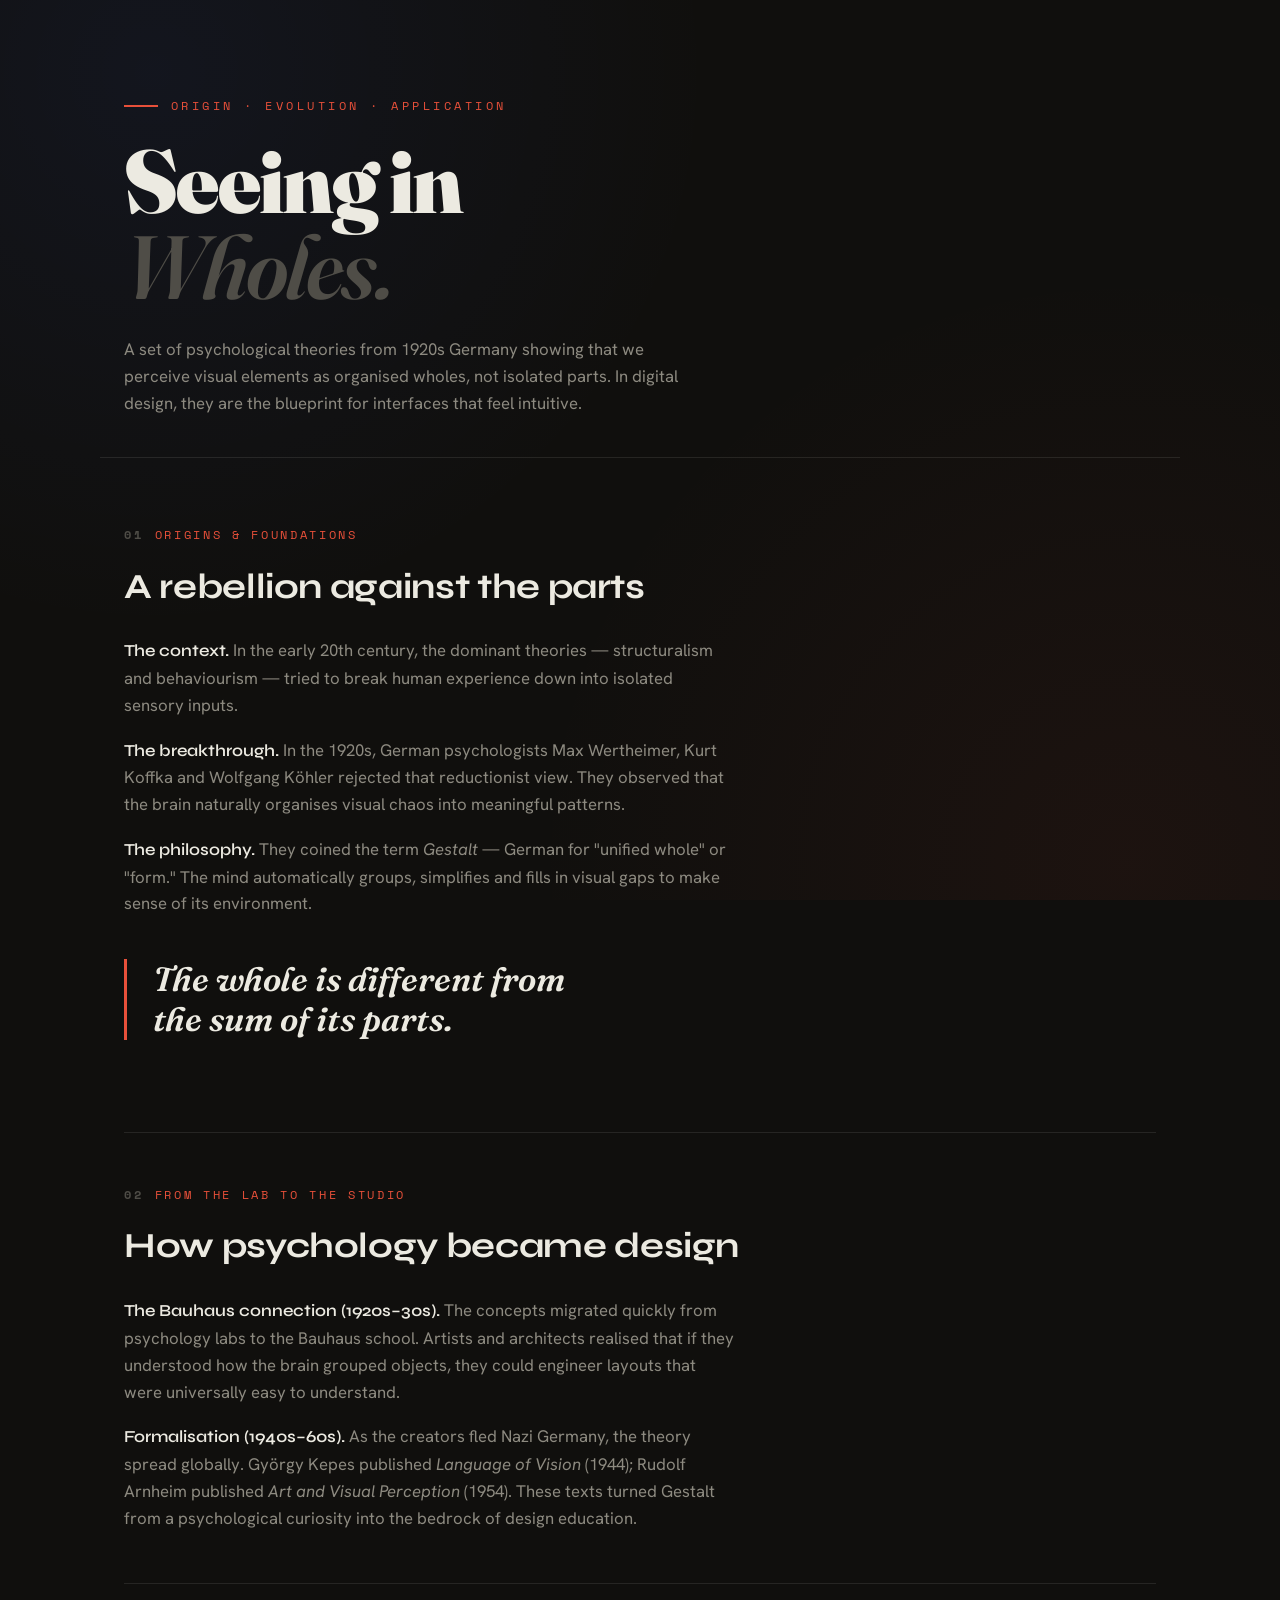
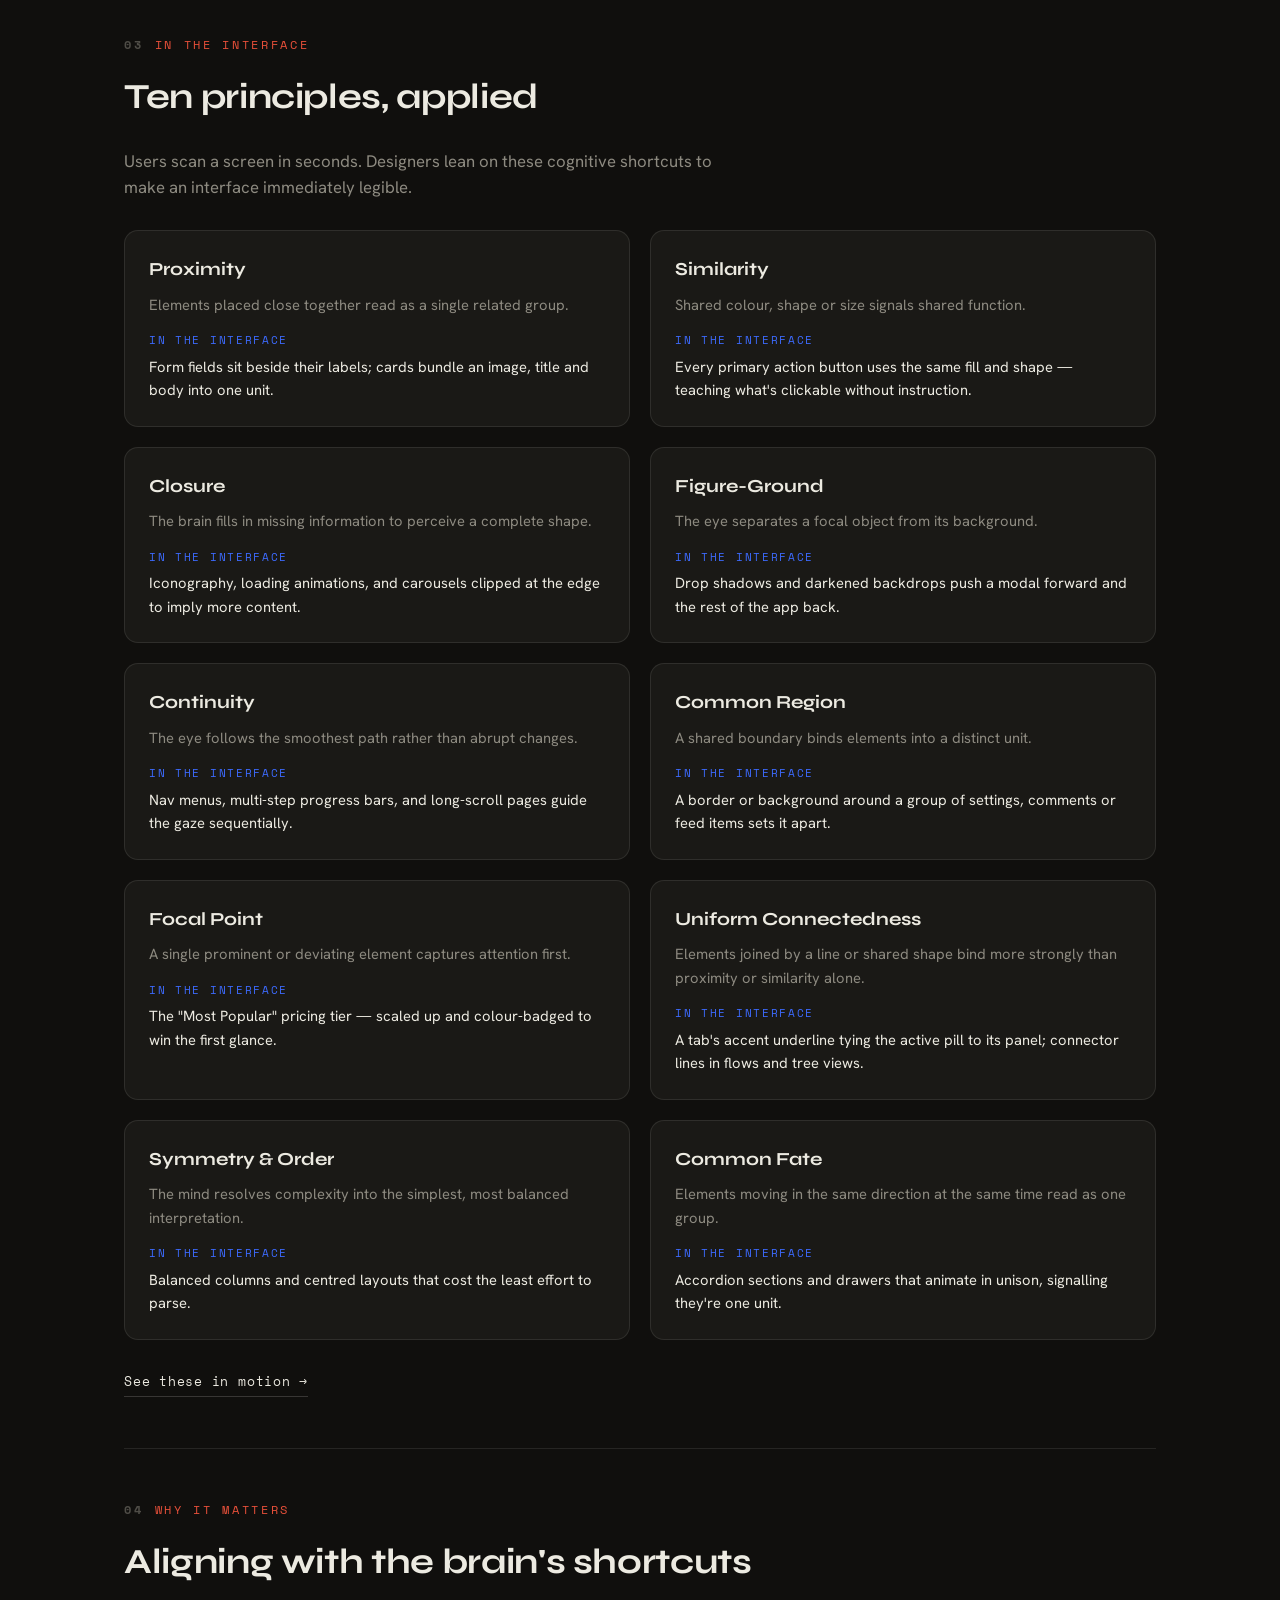
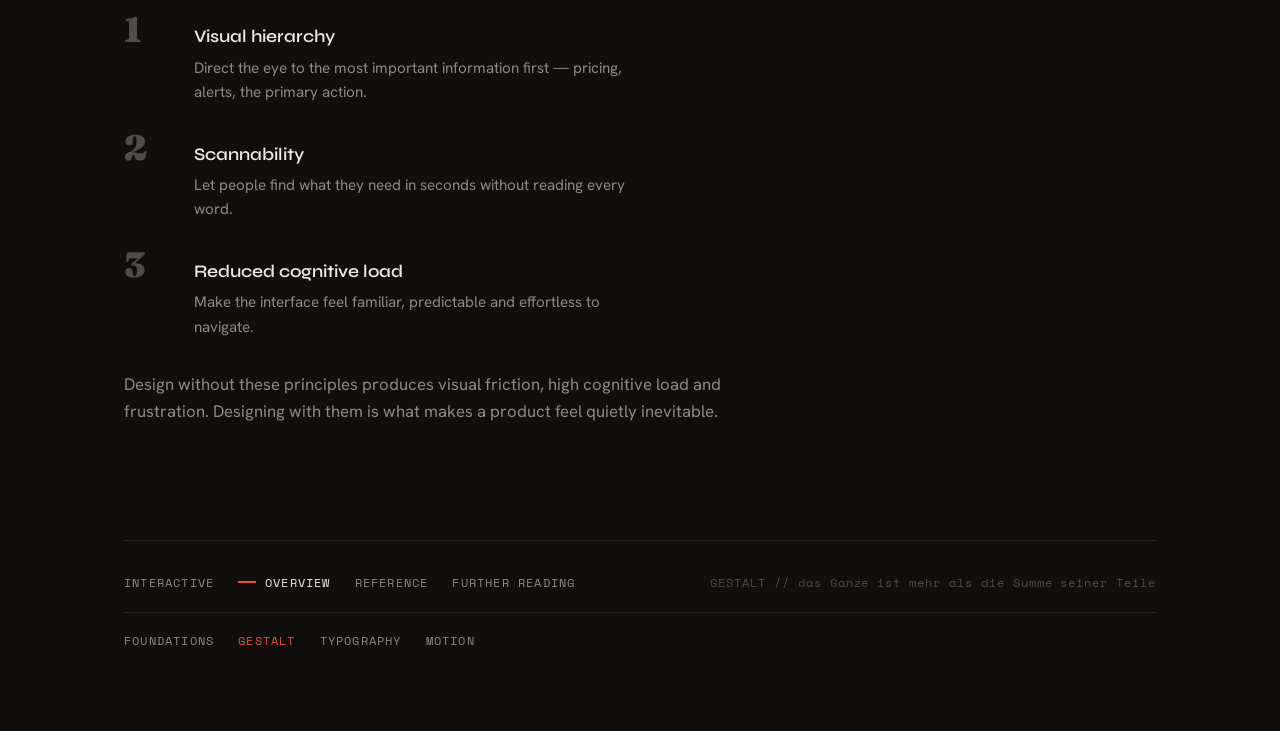
==== docs/design/gestalt-overview.html @ d29ff3a3 "feat(site): three-pillar Sigma Playbook on the design-foundations theme Re-skins the docs site to Si" ====
<!DOCTYPE html>
<html lang="en">
<head>
<meta charset="UTF-8">
<meta name="viewport" content="width=device-width, initial-scale=1.0">
<title>Gestalt — Seeing in Wholes</title>
<link rel="preconnect" href="https://fonts.googleapis.com">
<link rel="preconnect" href="https://fonts.gstatic.com" crossorigin>
<link href="https://fonts.googleapis.com/css2?family=Fraunces:ital,opsz,wght@0,9..144,600;0,9..144,900;1,9..144,600&family=Syne:wght@600;700&family=Hanken+Grotesk:wght@400;500;600&family=Space+Mono:wght@400;700&display=swap" rel="stylesheet">
<style>
  :root{
    --bg:#100f0d; --surface:#1a1916; --surface-2:#232220;
    --line:rgba(236,234,225,0.10); --line-2:rgba(236,234,225,0.18);
    --ink:#ECEAE1; --ink-dim:#8d8a80; --ink-faint:#4f4d47;
    --red:#E8503A; --blue:#3D6BFF; --yellow:#F2C14E;
  }
  *{box-sizing:border-box}
  html{-webkit-text-size-adjust:100%}
  body{
    margin:0; background:var(--bg); color:var(--ink);
    font-family:"Hanken Grotesk",sans-serif; line-height:1.6; -webkit-font-smoothing:antialiased;
    background-image:
      radial-gradient(circle at 12% 8%, rgba(61,107,255,0.07), transparent 40%),
      radial-gradient(circle at 88% 96%, rgba(232,80,58,0.06), transparent 42%);
    background-attachment:fixed;
  }
  header{ max-width:1080px; margin:0 auto; padding:6rem 1.5rem 2.5rem; border-bottom:1px solid var(--line); opacity:0; animation:rise .8s .05s ease forwards; }
  .eyebrow{ font-family:"Space Mono",monospace; font-size:.78rem; letter-spacing:.28em; text-transform:uppercase; color:var(--red); margin-bottom:1.4rem; display:flex; align-items:center; gap:.8rem; }
  .eyebrow::before{ content:""; width:34px; height:2px; background:var(--red); display:inline-block; }
  h1{ font-family:"Fraunces",serif; font-weight:900; font-optical-sizing:auto; font-size:clamp(2.8rem,7.5vw,5.6rem); line-height:.96; letter-spacing:-.025em; margin:0; }
  h1 em{ font-style:italic; font-weight:600; color:var(--ink-faint); }
  .intro{ max-width:64ch; color:var(--ink-dim); margin:1.6rem 0 0; font-size:1.05rem; }
  main{ max-width:1080px; margin:0 auto; padding:1rem 1.5rem 4rem; }

  .section{ padding:3.2rem 0; border-top:1px solid var(--line); }
  .section:first-child{ border-top:none; }
  .kicker{ font-family:"Space Mono",monospace; font-size:.76rem; letter-spacing:.22em; text-transform:uppercase; color:var(--red); display:flex; align-items:center; gap:.7rem; margin-bottom:.9rem; }
  .kicker::before{ content:attr(data-n); color:var(--ink-faint); font-weight:700; }
  .section h2{ font-family:"Syne",sans-serif; font-weight:700; font-size:clamp(1.6rem,3.4vw,2.2rem); letter-spacing:-.01em; margin:0 0 1.4rem; }
  .prose{ max-width:68ch; }
  .prose p{ margin:0 0 1.1rem; color:var(--ink-dim); font-size:1.05rem; }
  .prose p:last-child{ margin-bottom:0; }
  .lead-in{ font-family:"Syne",sans-serif; font-weight:600; color:var(--ink); }

  blockquote{ margin:2.6rem 0; padding-left:1.6rem; border-left:3px solid var(--red); font-family:"Fraunces",serif; font-style:italic; font-weight:600; font-size:clamp(1.5rem,3.5vw,2.1rem); line-height:1.2; color:var(--ink); max-width:22ch; }

  .cardgrid{ display:grid; grid-template-columns:repeat(2,1fr); gap:1.25rem; margin-top:1.8rem; }
  .pcard{ background:var(--surface); border:1px solid var(--line); border-radius:14px; padding:1.5rem; transition:border-color .3s ease; }
  .pcard:hover{ border-color:var(--line-2); }
  .pcard h3{ font-family:"Syne",sans-serif; font-weight:700; font-size:1.15rem; margin:0 0 .5rem; }
  .pcard .concept{ color:var(--ink-dim); font-size:.92rem; margin:0 0 1rem; }
  .applabel{ font-family:"Space Mono",monospace; font-size:.66rem; letter-spacing:.16em; text-transform:uppercase; color:var(--blue); display:block; margin-bottom:.35rem; }
  .pcard .app{ font-size:.92rem; color:var(--ink); margin:0; }

  .cta{ display:inline-flex; align-items:center; gap:.55rem; margin-top:2rem; font-family:"Space Mono",monospace; font-size:.8rem; letter-spacing:.06em; color:var(--ink); text-decoration:none; border-bottom:1px solid var(--line-2); padding-bottom:3px; transition:color .25s, border-color .25s; }
  .cta:hover{ color:var(--red); border-color:var(--red); }

  .goals{ display:grid; gap:1.6rem; margin-top:.5rem; max-width:60ch; }
  .goal{ display:flex; gap:1.3rem; align-items:baseline; }
  .goal .n{ font-family:"Fraunces",serif; font-weight:900; font-size:2.2rem; color:var(--ink-faint); line-height:1; min-width:1.4em; }
  .goal h3{ font-family:"Syne",sans-serif; font-weight:600; font-size:1.1rem; margin:0 0 .25rem; }
  .goal p{ margin:0; color:var(--ink-dim); font-size:.95rem; }

  footer{ max-width:1080px; margin:0 auto; padding:0 1.5rem 5rem; }
  .foot-inner{ border-top:1px solid var(--line); padding-top:2rem; display:flex; justify-content:space-between; gap:1.5rem 2rem; flex-wrap:wrap; align-items:baseline; }
  .cross{ display:flex; gap:1.5rem; flex-wrap:wrap; }
  .cross a{ font-family:"Space Mono",monospace; font-size:.75rem; letter-spacing:.1em; text-transform:uppercase; color:var(--ink-dim); text-decoration:none; transition:color .25s ease; display:inline-flex; align-items:center; gap:.55rem; }
  .cross a:hover{ color:var(--ink); }
  .cross a[aria-current]{ color:var(--ink); }
  .cross a[aria-current]::before{ content:""; width:18px; height:2px; background:var(--red); display:inline-block; }
  .colophon{ font-family:"Space Mono",monospace; font-size:.75rem; letter-spacing:.08em; color:var(--ink-faint); margin:0; }
  .cross a.here{ color:var(--red); }
  .cross .soon{ color:var(--ink-faint); }
  .cross .soon::after{ content:"soon"; font-size:.58rem; letter-spacing:.1em; border:1px solid var(--line); border-radius:3px; padding:0 .3rem; margin-left:.45rem; }
  .pillars{ margin-top:1.25rem; padding-top:1.15rem; border-top:1px solid var(--line); }

  @media (max-width:720px){ .cardgrid{ grid-template-columns:1fr; } header{ padding-top:4rem; } }
  @keyframes rise{ to{ opacity:1; transform:translateY(0); } }
  @media (prefers-reduced-motion:reduce){ *{ animation:none!important; transition:none!important; } header{ opacity:1; } }
</style>
</head>
<body>

<header>
  <div class="eyebrow">Origin · Evolution · Application</div>
  <h1>Seeing in<br><em>Wholes.</em></h1>
  <p class="intro">A set of psychological theories from 1920s Germany showing that we perceive visual elements as organised wholes, not isolated parts. In digital design, they are the blueprint for interfaces that feel intuitive.</p>
</header>

<main>
  <section class="section">
    <div class="kicker" data-n="01">Origins &amp; Foundations</div>
    <h2>A rebellion against the parts</h2>
    <div class="prose">
      <p><span class="lead-in">The context.</span> In the early 20th century, the dominant theories — structuralism and behaviourism — tried to break human experience down into isolated sensory inputs.</p>
      <p><span class="lead-in">The breakthrough.</span> In the 1920s, German psychologists Max Wertheimer, Kurt Koffka and Wolfgang Köhler rejected that reductionist view. They observed that the brain naturally organises visual chaos into meaningful patterns.</p>
      <p><span class="lead-in">The philosophy.</span> They coined the term <em>Gestalt</em> — German for "unified whole" or "form." The mind automatically groups, simplifies and fills in visual gaps to make sense of its environment.</p>
    </div>
    <blockquote>The whole is different from the sum of its parts.</blockquote>
  </section>

  <section class="section">
    <div class="kicker" data-n="02">From the Lab to the Studio</div>
    <h2>How psychology became design</h2>
    <div class="prose">
      <p><span class="lead-in">The Bauhaus connection (1920s–30s).</span> The concepts migrated quickly from psychology labs to the Bauhaus school. Artists and architects realised that if they understood how the brain grouped objects, they could engineer layouts that were universally easy to understand.</p>
      <p><span class="lead-in">Formalisation (1940s–60s).</span> As the creators fled Nazi Germany, the theory spread globally. György Kepes published <em>Language of Vision</em> (1944); Rudolf Arnheim published <em>Art and Visual Perception</em> (1954). These texts turned Gestalt from a psychological curiosity into the bedrock of design education.</p>
    </div>
  </section>

  <section class="section">
    <div class="kicker" data-n="03">In the Interface</div>
    <h2>Ten principles, applied</h2>
    <div class="prose"><p>Users scan a screen in seconds. Designers lean on these cognitive shortcuts to make an interface immediately legible.</p></div>
    <div class="cardgrid">
      <div class="pcard"><h3>Proximity</h3><p class="concept">Elements placed close together read as a single related group.</p><span class="applabel">In the interface</span><p class="app">Form fields sit beside their labels; cards bundle an image, title and body into one unit.</p></div>
      <div class="pcard"><h3>Similarity</h3><p class="concept">Shared colour, shape or size signals shared function.</p><span class="applabel">In the interface</span><p class="app">Every primary action button uses the same fill and shape — teaching what's clickable without instruction.</p></div>
      <div class="pcard"><h3>Closure</h3><p class="concept">The brain fills in missing information to perceive a complete shape.</p><span class="applabel">In the interface</span><p class="app">Iconography, loading animations, and carousels clipped at the edge to imply more content.</p></div>
      <div class="pcard"><h3>Figure-Ground</h3><p class="concept">The eye separates a focal object from its background.</p><span class="applabel">In the interface</span><p class="app">Drop shadows and darkened backdrops push a modal forward and the rest of the app back.</p></div>
      <div class="pcard"><h3>Continuity</h3><p class="concept">The eye follows the smoothest path rather than abrupt changes.</p><span class="applabel">In the interface</span><p class="app">Nav menus, multi-step progress bars, and long-scroll pages guide the gaze sequentially.</p></div>
      <div class="pcard"><h3>Common Region</h3><p class="concept">A shared boundary binds elements into a distinct unit.</p><span class="applabel">In the interface</span><p class="app">A border or background around a group of settings, comments or feed items sets it apart.</p></div>
      <div class="pcard"><h3>Focal Point</h3><p class="concept">A single prominent or deviating element captures attention first.</p><span class="applabel">In the interface</span><p class="app">The "Most Popular" pricing tier — scaled up and colour-badged to win the first glance.</p></div>
      <div class="pcard"><h3>Uniform Connectedness</h3><p class="concept">Elements joined by a line or shared shape bind more strongly than proximity or similarity alone.</p><span class="applabel">In the interface</span><p class="app">A tab's accent underline tying the active pill to its panel; connector lines in flows and tree views.</p></div>
      <div class="pcard"><h3>Symmetry &amp; Order</h3><p class="concept">The mind resolves complexity into the simplest, most balanced interpretation.</p><span class="applabel">In the interface</span><p class="app">Balanced columns and centred layouts that cost the least effort to parse.</p></div>
      <div class="pcard"><h3>Common Fate</h3><p class="concept">Elements moving in the same direction at the same time read as one group.</p><span class="applabel">In the interface</span><p class="app">Accordion sections and drawers that animate in unison, signalling they're one unit.</p></div>
    </div>
    <a class="cta" href="gestalt-principles.html">See these in motion →</a>
  </section>

  <section class="section">
    <div class="kicker" data-n="04">Why It Matters</div>
    <h2>Aligning with the brain's shortcuts</h2>
    <div class="goals">
      <div class="goal"><div class="n">1</div><div><h3>Visual hierarchy</h3><p>Direct the eye to the most important information first — pricing, alerts, the primary action.</p></div></div>
      <div class="goal"><div class="n">2</div><div><h3>Scannability</h3><p>Let people find what they need in seconds without reading every word.</p></div></div>
      <div class="goal"><div class="n">3</div><div><h3>Reduced cognitive load</h3><p>Make the interface feel familiar, predictable and effortless to navigate.</p></div></div>
    </div>
    <div class="prose" style="margin-top:2rem;"><p>Design without these principles produces visual friction, high cognitive load and frustration. Designing with them is what makes a product feel quietly inevitable.</p></div>
  </section>
</main>

<footer>
  <div class="foot-inner">
    <nav class="cross">
      <a href="gestalt-principles.html">Interactive</a>
      <a href="gestalt-overview.html" aria-current="page">Overview</a>
      <a href="gestalt-reference.html">Reference</a>
      <a href="gestalt-reading.html">Further Reading</a>
    </nav>
    <p class="colophon">GESTALT // das Ganze ist mehr als die Summe seiner Teile</p>
  </div>
  <nav class="cross pillars">
    <a href="index.html">Foundations</a>
    <a href="gestalt-principles.html" class="here">Gestalt</a>
    <a href="typography-principles.html">Typography</a>
    <a href="motion-principles.html">Motion</a>
  </nav>
</footer>

</body>
</html>
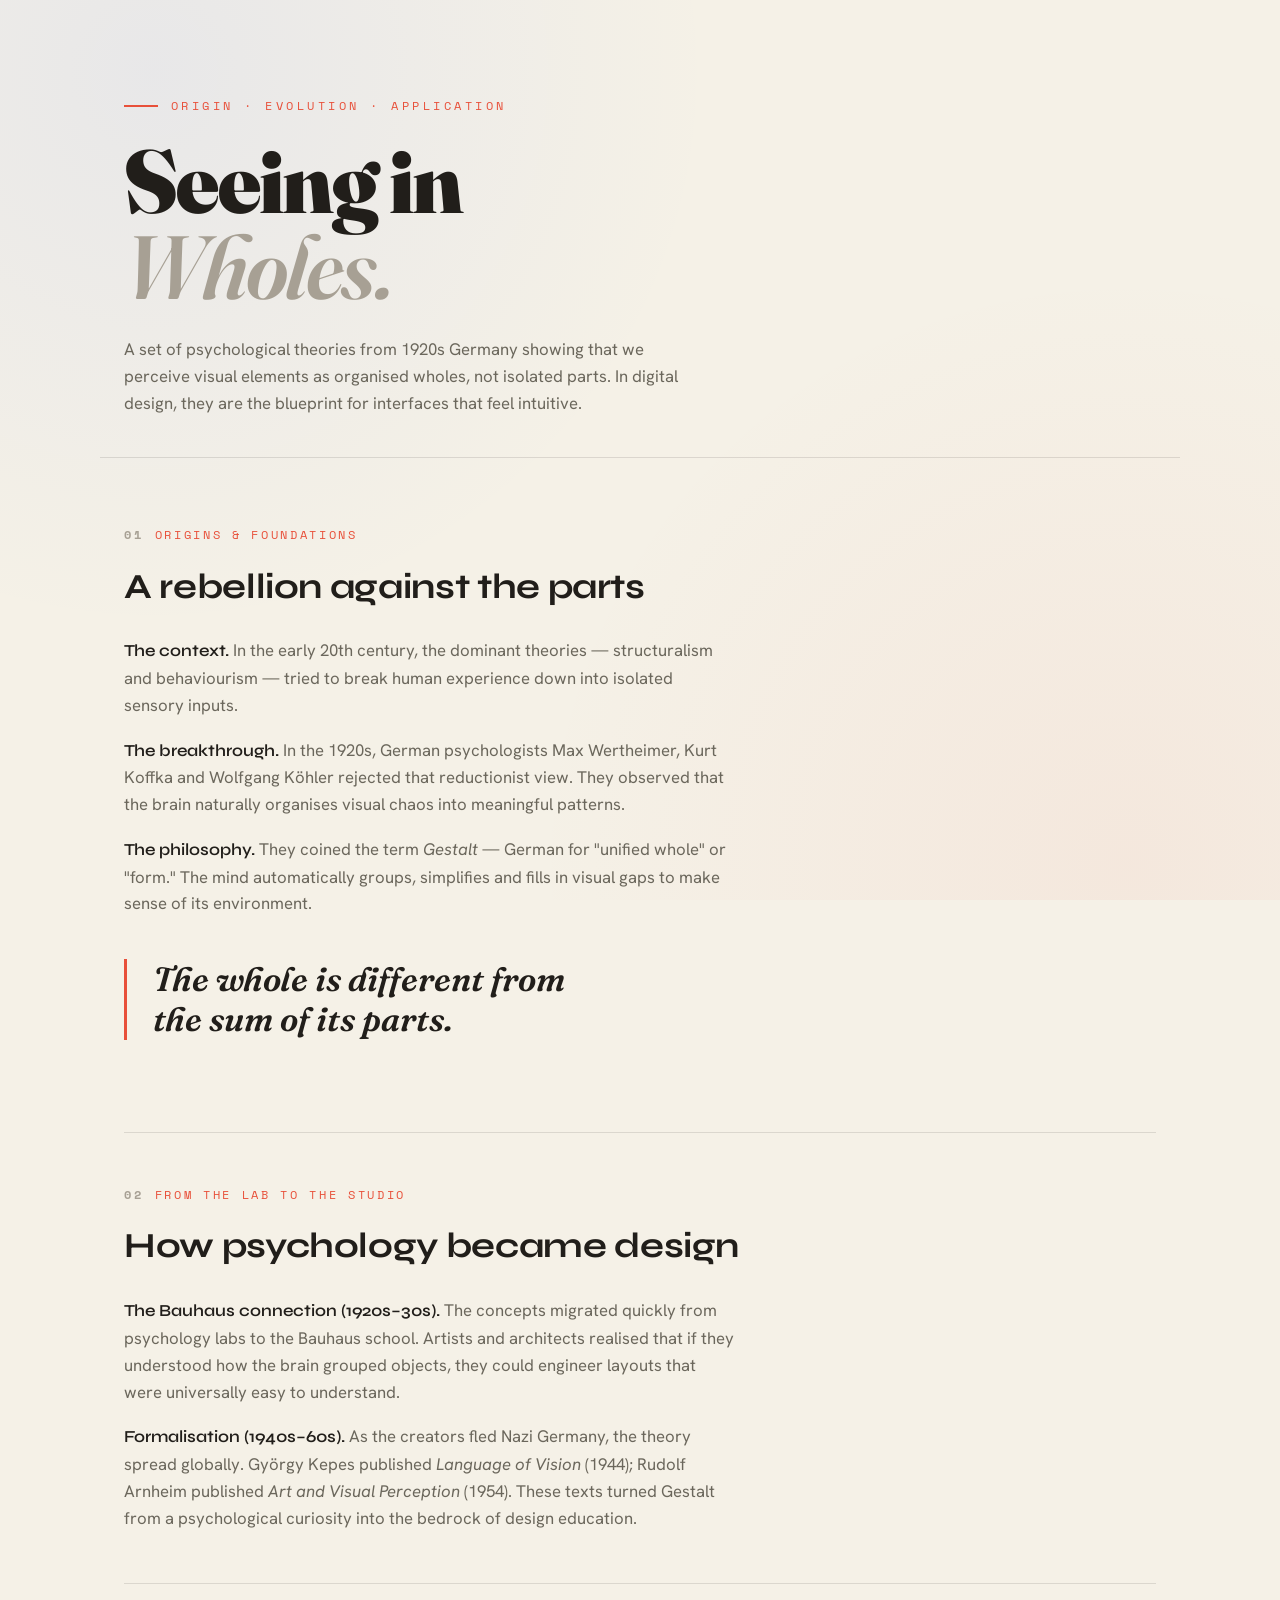
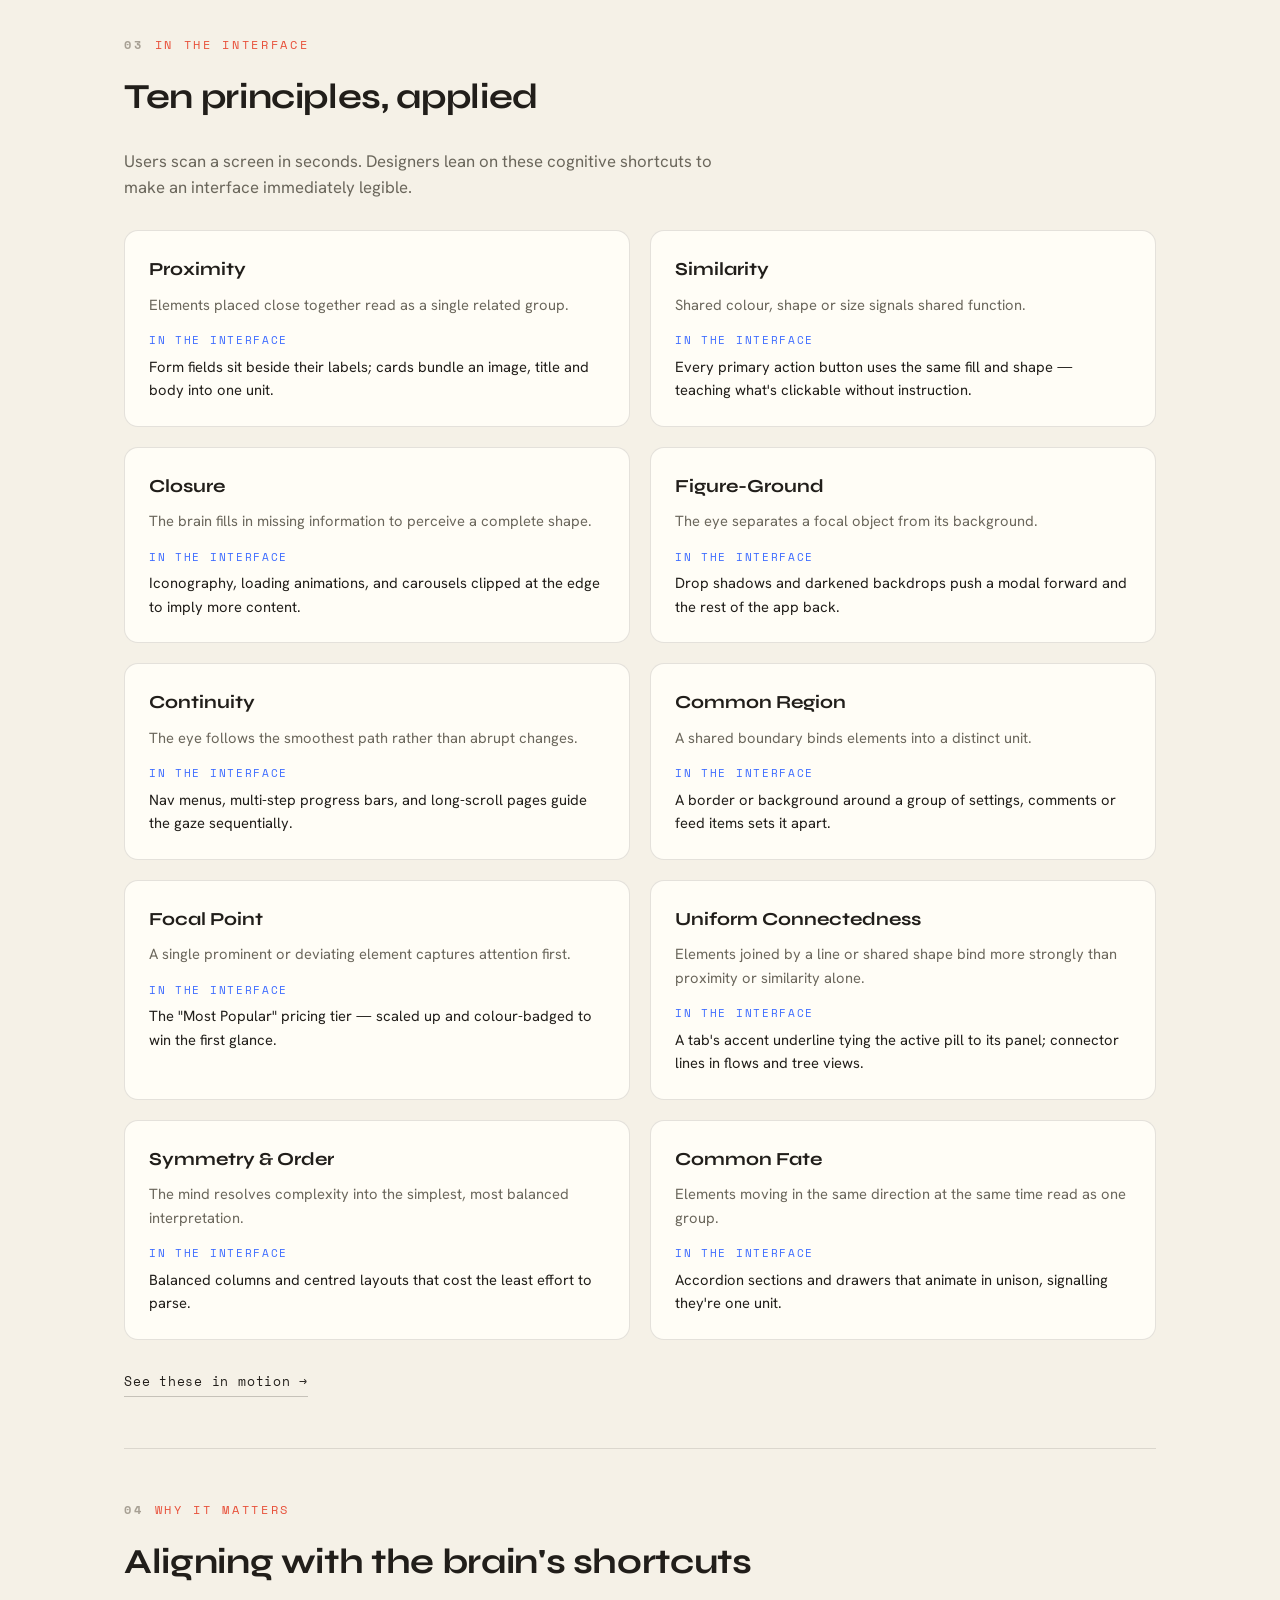
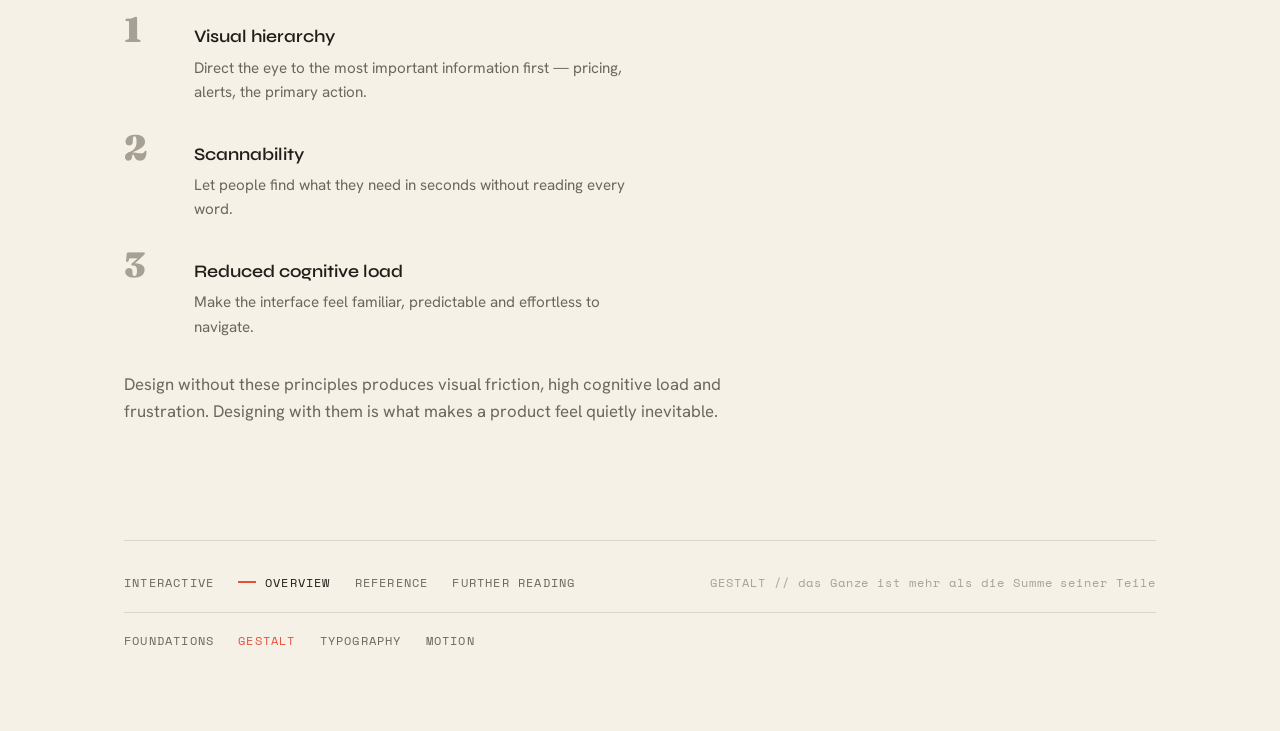
==== commit d175ffbb: "feat(site): light mode for the design foundations; linkify in-doc cross-references - Add a light (wa" ====
--- a/docs/design/gestalt-overview.html
+++ b/docs/design/gestalt-overview.html
@@ -13,6 +13,14 @@
     --line:rgba(236,234,225,0.10); --line-2:rgba(236,234,225,0.18);
     --ink:#ECEAE1; --ink-dim:#8d8a80; --ink-faint:#4f4d47;
     --red:#E8503A; --blue:#3D6BFF; --yellow:#F2C14E;
+  }
+
+  @media (prefers-color-scheme: light){
+    :root{
+      --bg:#f5f1e7; --surface:#fffdf6; --surface-2:#efe9da;
+      --line:rgba(33,30,26,0.12); --line-2:rgba(33,30,26,0.22);
+      --ink:#211e1a; --ink-dim:#6b675c; --ink-faint:#a7a094;
+    }
   }
   *{box-sizing:border-box}
   html{-webkit-text-size-adjust:100%}
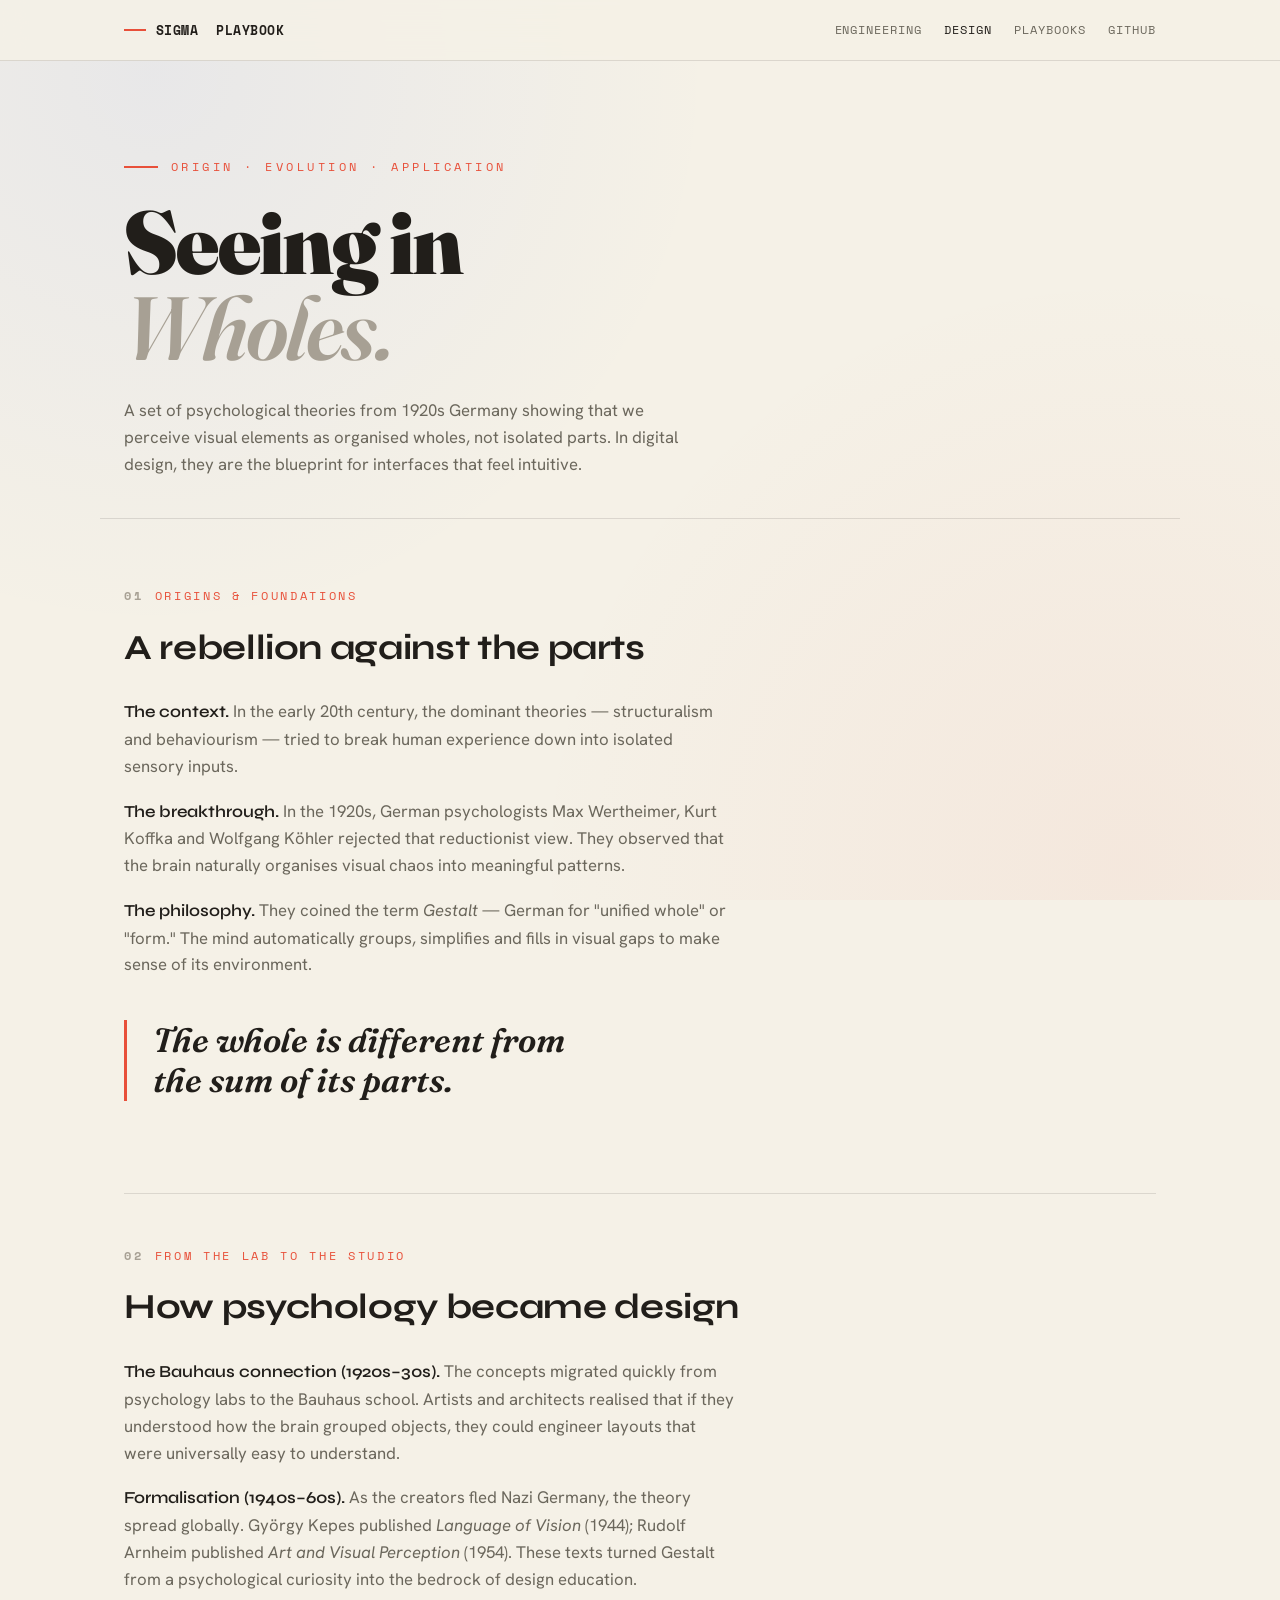
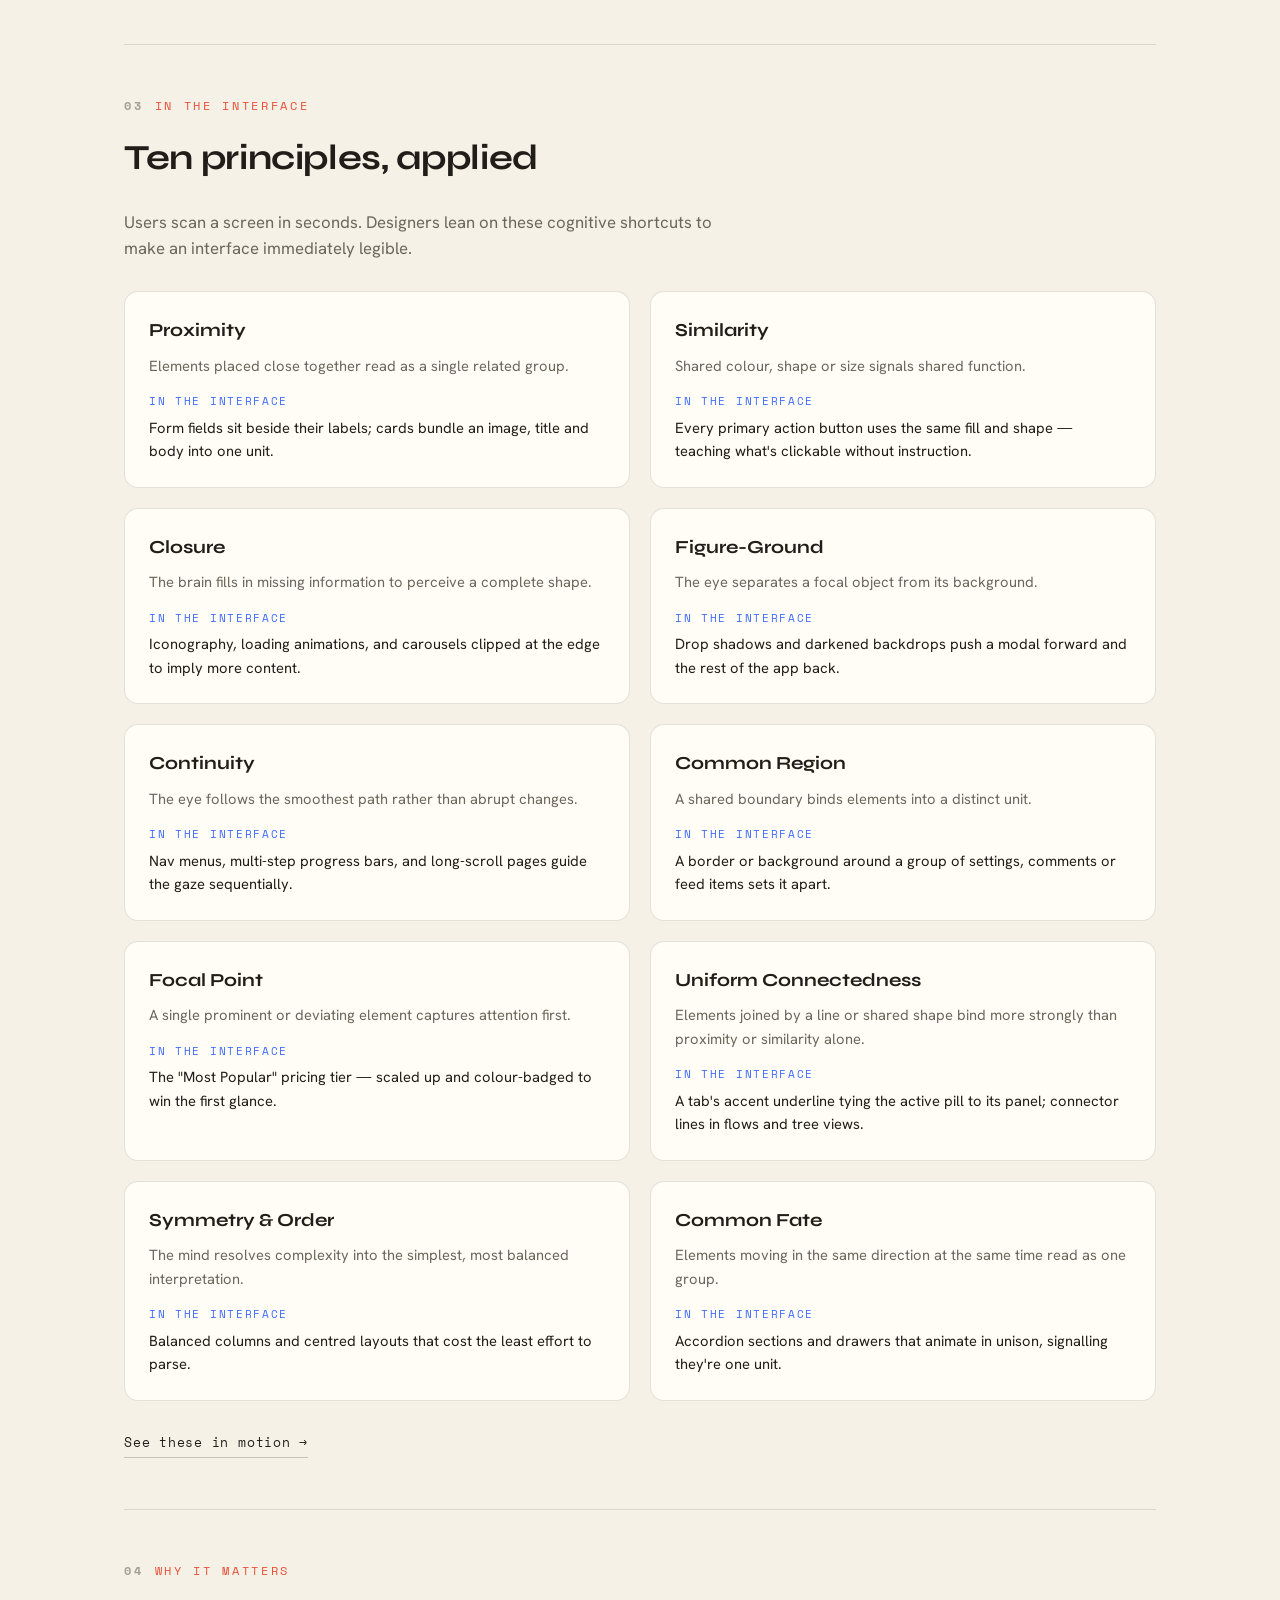
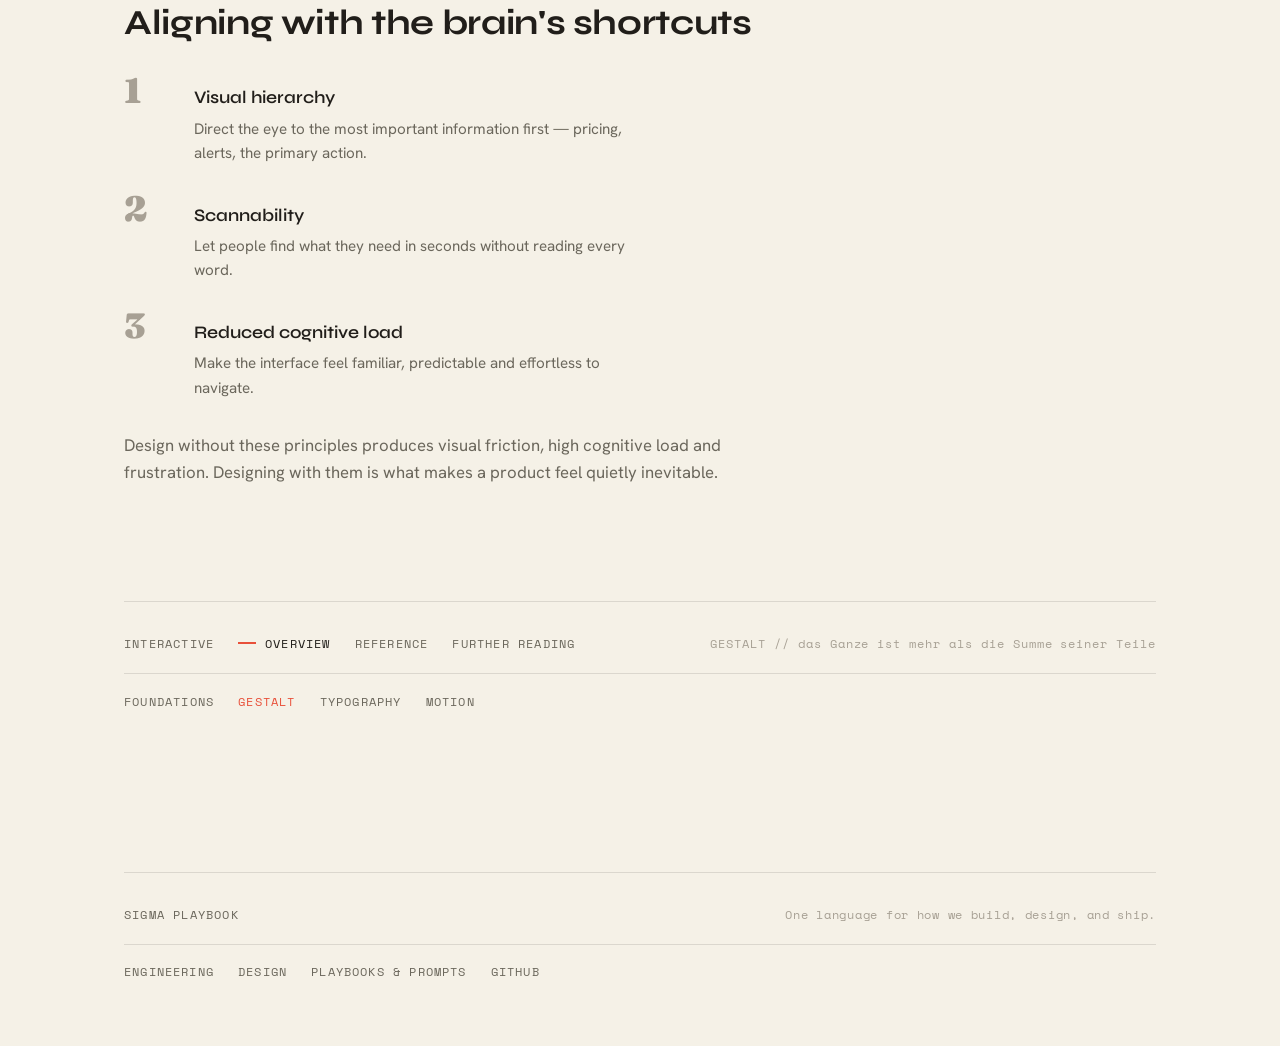
==== commit 972ccfc6: "feat(site): handbook header/footer on the design section; linkify prompt-body cross-refs - Give the " ====
--- a/docs/design/gestalt-overview.html
+++ b/docs/design/gestalt-overview.html
@@ -7,6 +7,7 @@
 <link rel="preconnect" href="https://fonts.googleapis.com">
 <link rel="preconnect" href="https://fonts.gstatic.com" crossorigin>
 <link href="https://fonts.googleapis.com/css2?family=Fraunces:ital,opsz,wght@0,9..144,600;0,9..144,900;1,9..144,600&family=Syne:wght@600;700&family=Hanken+Grotesk:wght@400;500;600&family=Space+Mono:wght@400;700&display=swap" rel="stylesheet">
+<link rel="stylesheet" href="chrome.css">
 <style>
   :root{
     --bg:#100f0d; --surface:#1a1916; --surface-2:#232220;
@@ -88,6 +89,15 @@
 </style>
 </head>
 <body>
+<div class="site-header"><div class="wrap">
+<a href="../../" class="brand">Sigma&nbsp;<span>Playbook</span></a>
+<nav aria-label="Primary">
+<a href="../standards/">Engineering</a>
+<a href="./" aria-current="page">Design</a>
+<a href="../playbooks/">Playbooks</a>
+<a href="https://github.com/sigmadigitalza/engineering-playbook" rel="noopener">GitHub</a>
+</nav>
+</div></div>
 
 <header>
   <div class="eyebrow">Origin · Evolution · Application</div>
@@ -165,5 +175,17 @@
   </nav>
 </footer>
 
+<div class="site-footer">
+<div class="foot-top">
+<span class="foot-label">Sigma Playbook</span>
+<p class="colophon">One language for how we build, design, and ship.</p>
+</div>
+<nav aria-label="Sections">
+<a href="../standards/">Engineering</a>
+<a href="./">Design</a>
+<a href="../playbooks/">Playbooks &amp; Prompts</a>
+<a href="https://github.com/sigmadigitalza/engineering-playbook" rel="noopener">GitHub</a>
+</nav>
+</div>
 </body>
 </html>
--- a/docs/design/chrome.css
+++ b/docs/design/chrome.css
@@ -0,0 +1,121 @@
+/* Handbook chrome (sticky header + footer) for the self-contained design-
+   foundations pages, so the Design section shares the site's nav and footer.
+   Scoped to .site-header / .site-footer and applied to <div>s (not <header>/
+   <footer>) so the foundations' element-level header{}/footer{} rules don't
+   collide. Uses the tokens + Space Mono already defined per page. */
+
+.site-header {
+  position: sticky;
+  top: 0;
+  z-index: 50;
+  background: color-mix(in srgb, var(--bg) 85%, transparent);
+  backdrop-filter: saturate(140%) blur(12px);
+  -webkit-backdrop-filter: saturate(140%) blur(12px);
+  border-bottom: 1px solid var(--line);
+}
+.site-header .wrap,
+.site-footer .wrap {
+  max-width: 1080px;
+  margin: 0 auto;
+  padding: 0 1.5rem;
+}
+.site-header .wrap {
+  display: flex;
+  align-items: center;
+  justify-content: space-between;
+  gap: 1rem;
+  height: 60px;
+}
+.site-header .brand {
+  font-family: "Space Mono", monospace;
+  font-weight: 700;
+  font-size: 0.82rem;
+  letter-spacing: 0.04em;
+  text-transform: uppercase;
+  color: var(--ink);
+  text-decoration: none;
+  display: inline-flex;
+  align-items: center;
+  gap: 0.6rem;
+}
+.site-header .brand::before {
+  content: "";
+  width: 22px;
+  height: 2px;
+  background: var(--red);
+}
+.site-header nav {
+  display: flex;
+  align-items: center;
+  gap: 1.4rem;
+  font-family: "Space Mono", monospace;
+  font-size: 0.74rem;
+  letter-spacing: 0.08em;
+  text-transform: uppercase;
+}
+.site-header nav a {
+  color: var(--ink-dim);
+  text-decoration: none;
+  transition: color 0.25s ease;
+}
+.site-header nav a:hover,
+.site-header nav a[aria-current] {
+  color: var(--ink);
+}
+.site-footer {
+  max-width: 1080px;
+  margin: 5rem auto 0;
+  padding: 0 1.5rem 4rem;
+}
+.site-footer .foot-top {
+  border-top: 1px solid var(--line);
+  padding-top: 2rem;
+  display: flex;
+  justify-content: space-between;
+  gap: 1rem 2rem;
+  flex-wrap: wrap;
+  align-items: baseline;
+}
+.site-footer .foot-label {
+  font-family: "Space Mono", monospace;
+  font-size: 0.75rem;
+  letter-spacing: 0.1em;
+  text-transform: uppercase;
+  color: var(--ink-dim);
+}
+.site-footer .colophon {
+  font-family: "Space Mono", monospace;
+  font-size: 0.75rem;
+  letter-spacing: 0.06em;
+  color: var(--ink-faint);
+  margin: 0;
+}
+.site-footer nav {
+  margin-top: 1.25rem;
+  padding-top: 1.15rem;
+  border-top: 1px solid var(--line);
+  display: flex;
+  gap: 1.5rem;
+  flex-wrap: wrap;
+}
+.site-footer nav a {
+  font-family: "Space Mono", monospace;
+  font-size: 0.74rem;
+  letter-spacing: 0.1em;
+  text-transform: uppercase;
+  color: var(--ink-dim);
+  text-decoration: none;
+  transition: color 0.25s ease;
+}
+.site-footer nav a:hover {
+  color: var(--ink);
+}
+@media (max-width: 620px) {
+  .site-header nav {
+    gap: 0.9rem;
+    font-size: 0.68rem;
+  }
+  .site-header .brand span {
+    display: none;
+  }
+}
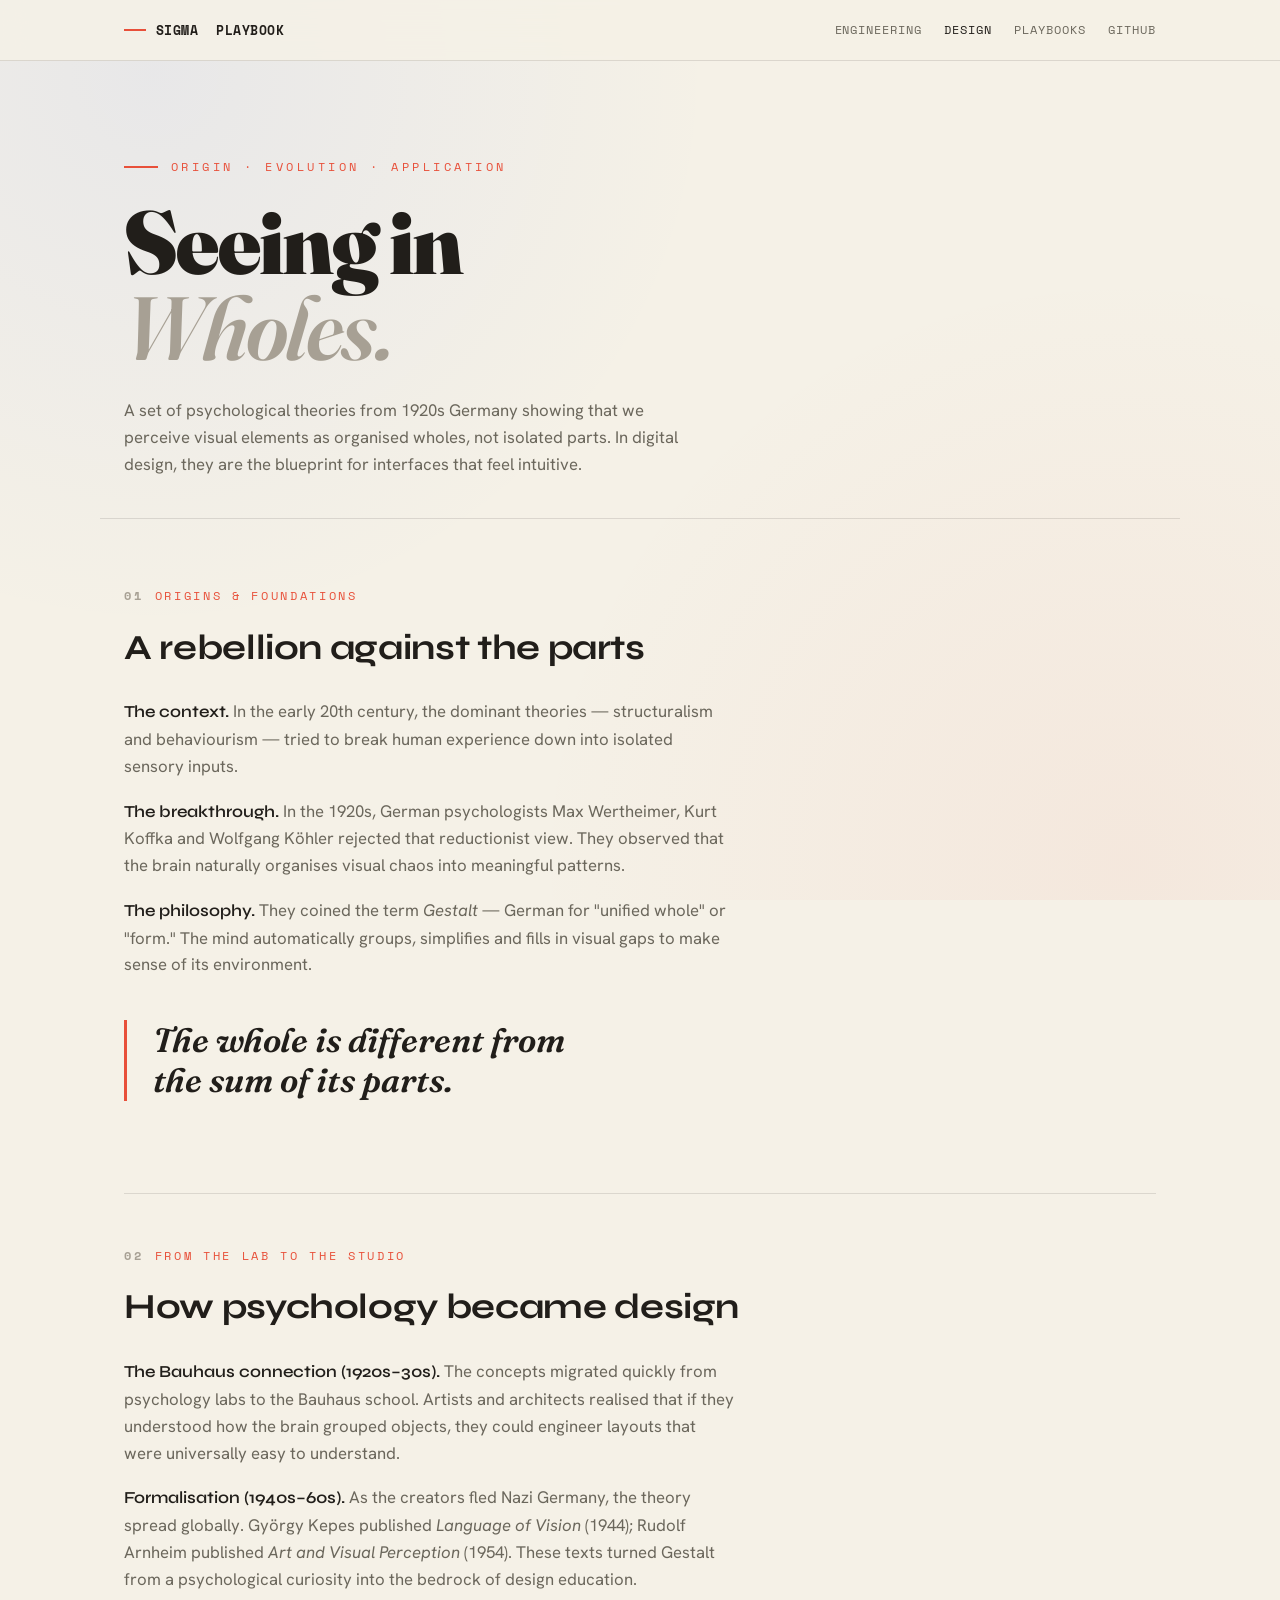
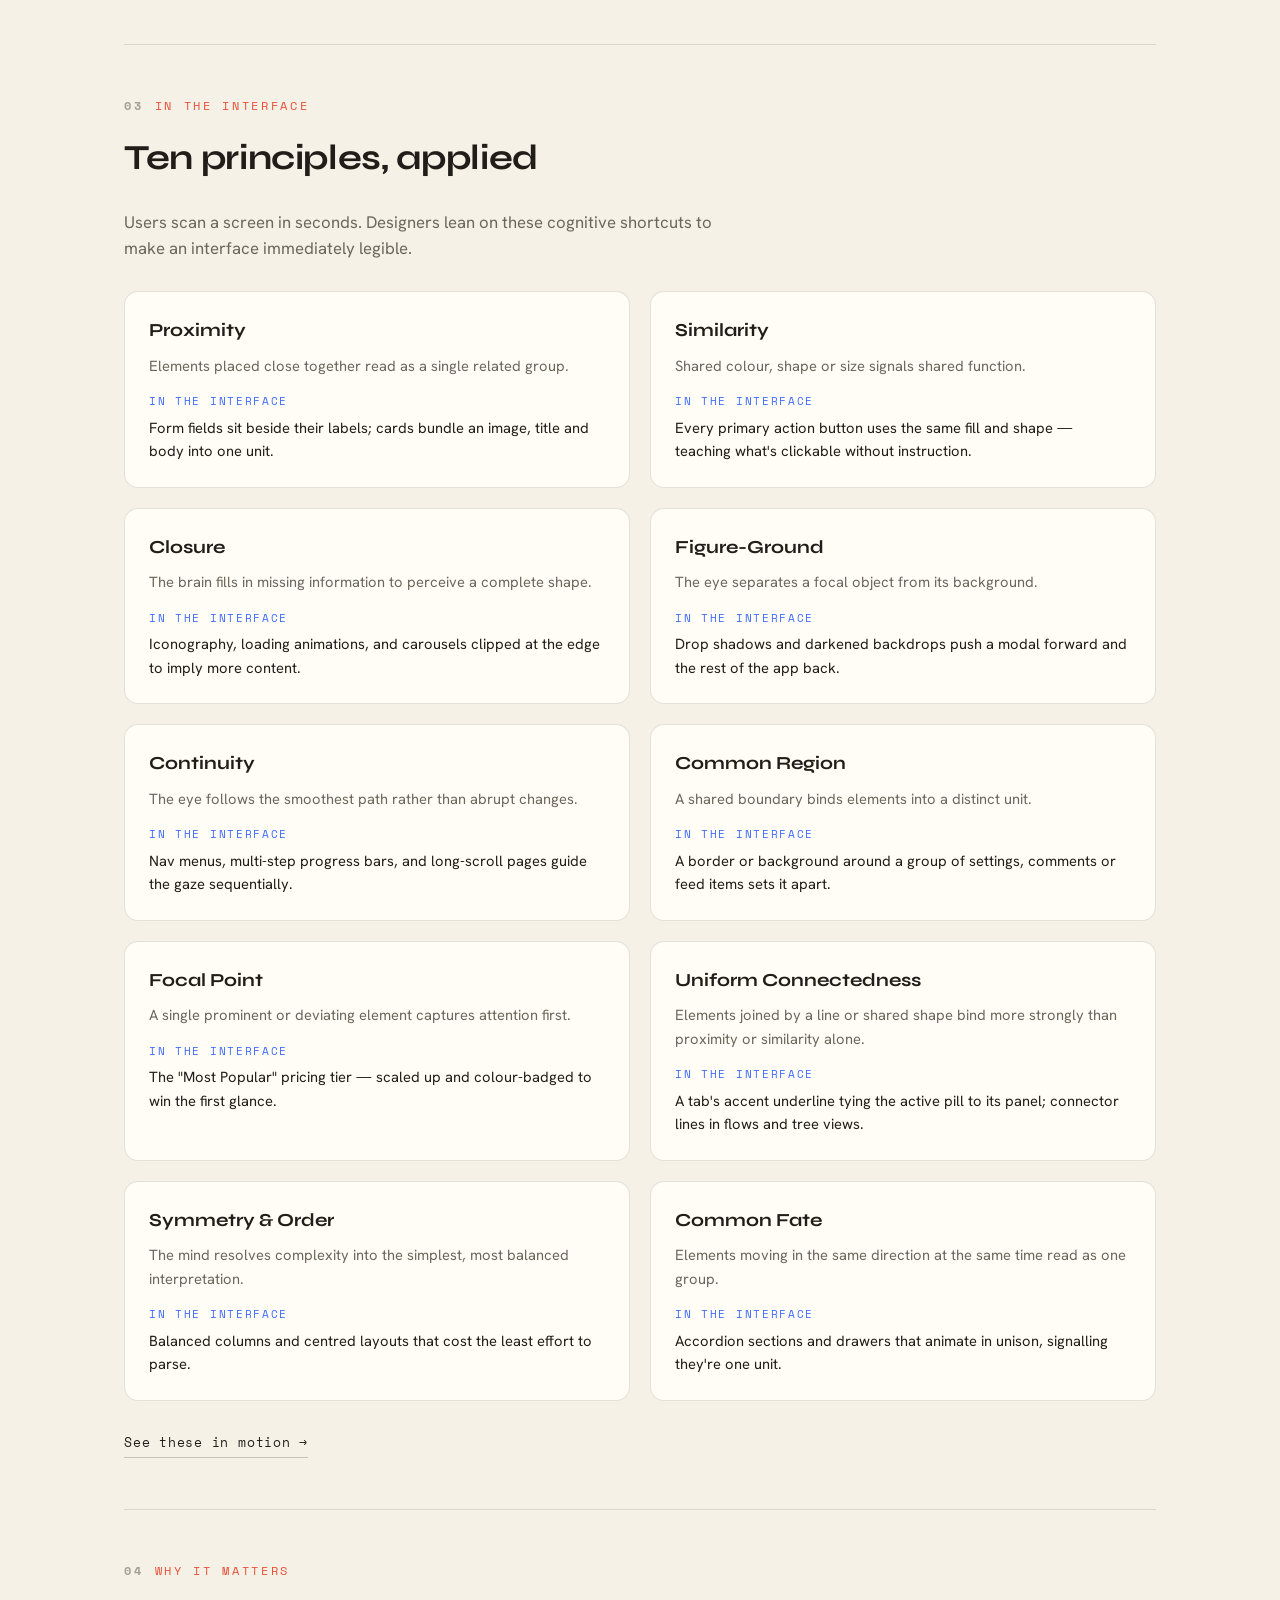
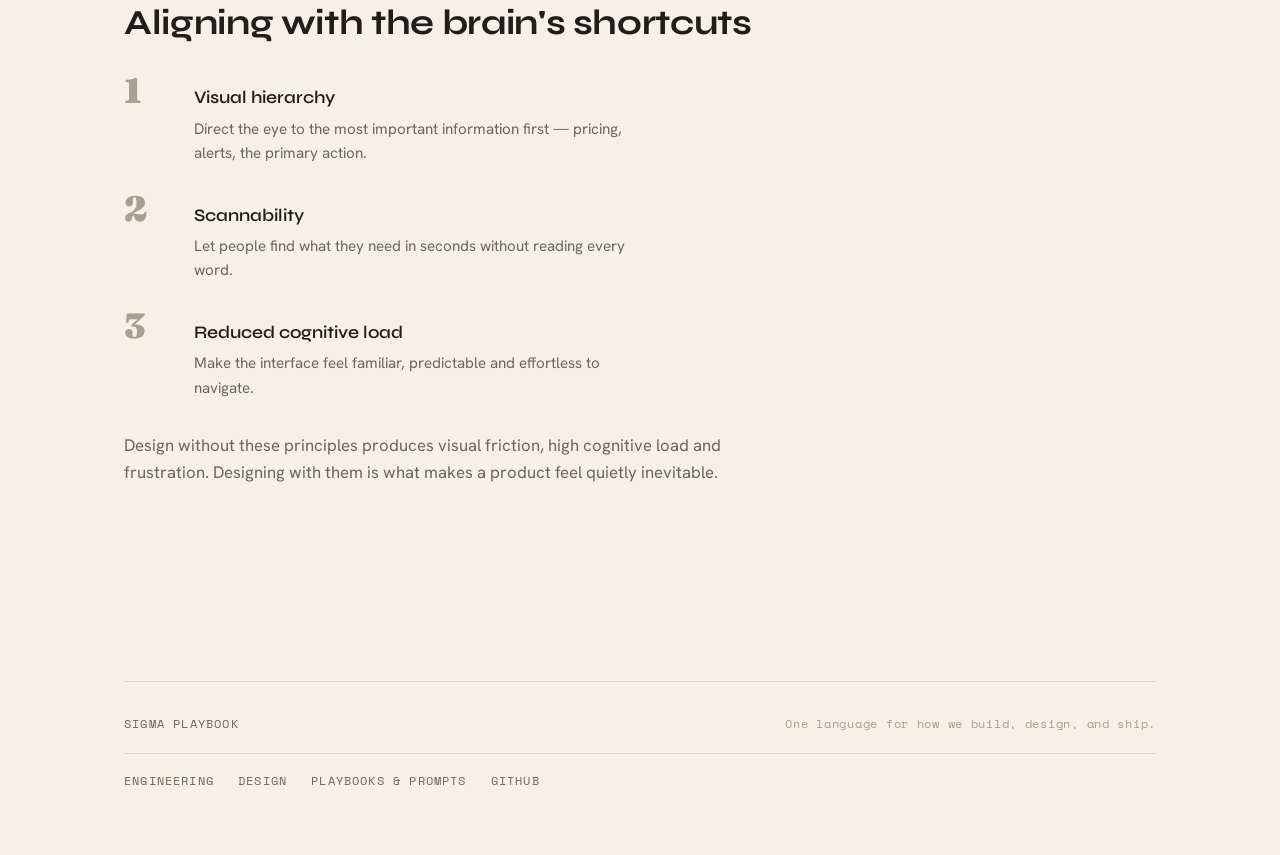
==== commit 16e03450: "fix(site): use the handbook footer on the design section (drop the foundations' own) The design-foun" ====
--- a/docs/design/gestalt-overview.html
+++ b/docs/design/gestalt-overview.html
@@ -157,24 +157,6 @@
   </section>
 </main>
 
-<footer>
-  <div class="foot-inner">
-    <nav class="cross">
-      <a href="gestalt-principles.html">Interactive</a>
-      <a href="gestalt-overview.html" aria-current="page">Overview</a>
-      <a href="gestalt-reference.html">Reference</a>
-      <a href="gestalt-reading.html">Further Reading</a>
-    </nav>
-    <p class="colophon">GESTALT // das Ganze ist mehr als die Summe seiner Teile</p>
-  </div>
-  <nav class="cross pillars">
-    <a href="index.html">Foundations</a>
-    <a href="gestalt-principles.html" class="here">Gestalt</a>
-    <a href="typography-principles.html">Typography</a>
-    <a href="motion-principles.html">Motion</a>
-  </nav>
-</footer>
-
 <div class="site-footer">
 <div class="foot-top">
 <span class="foot-label">Sigma Playbook</span>
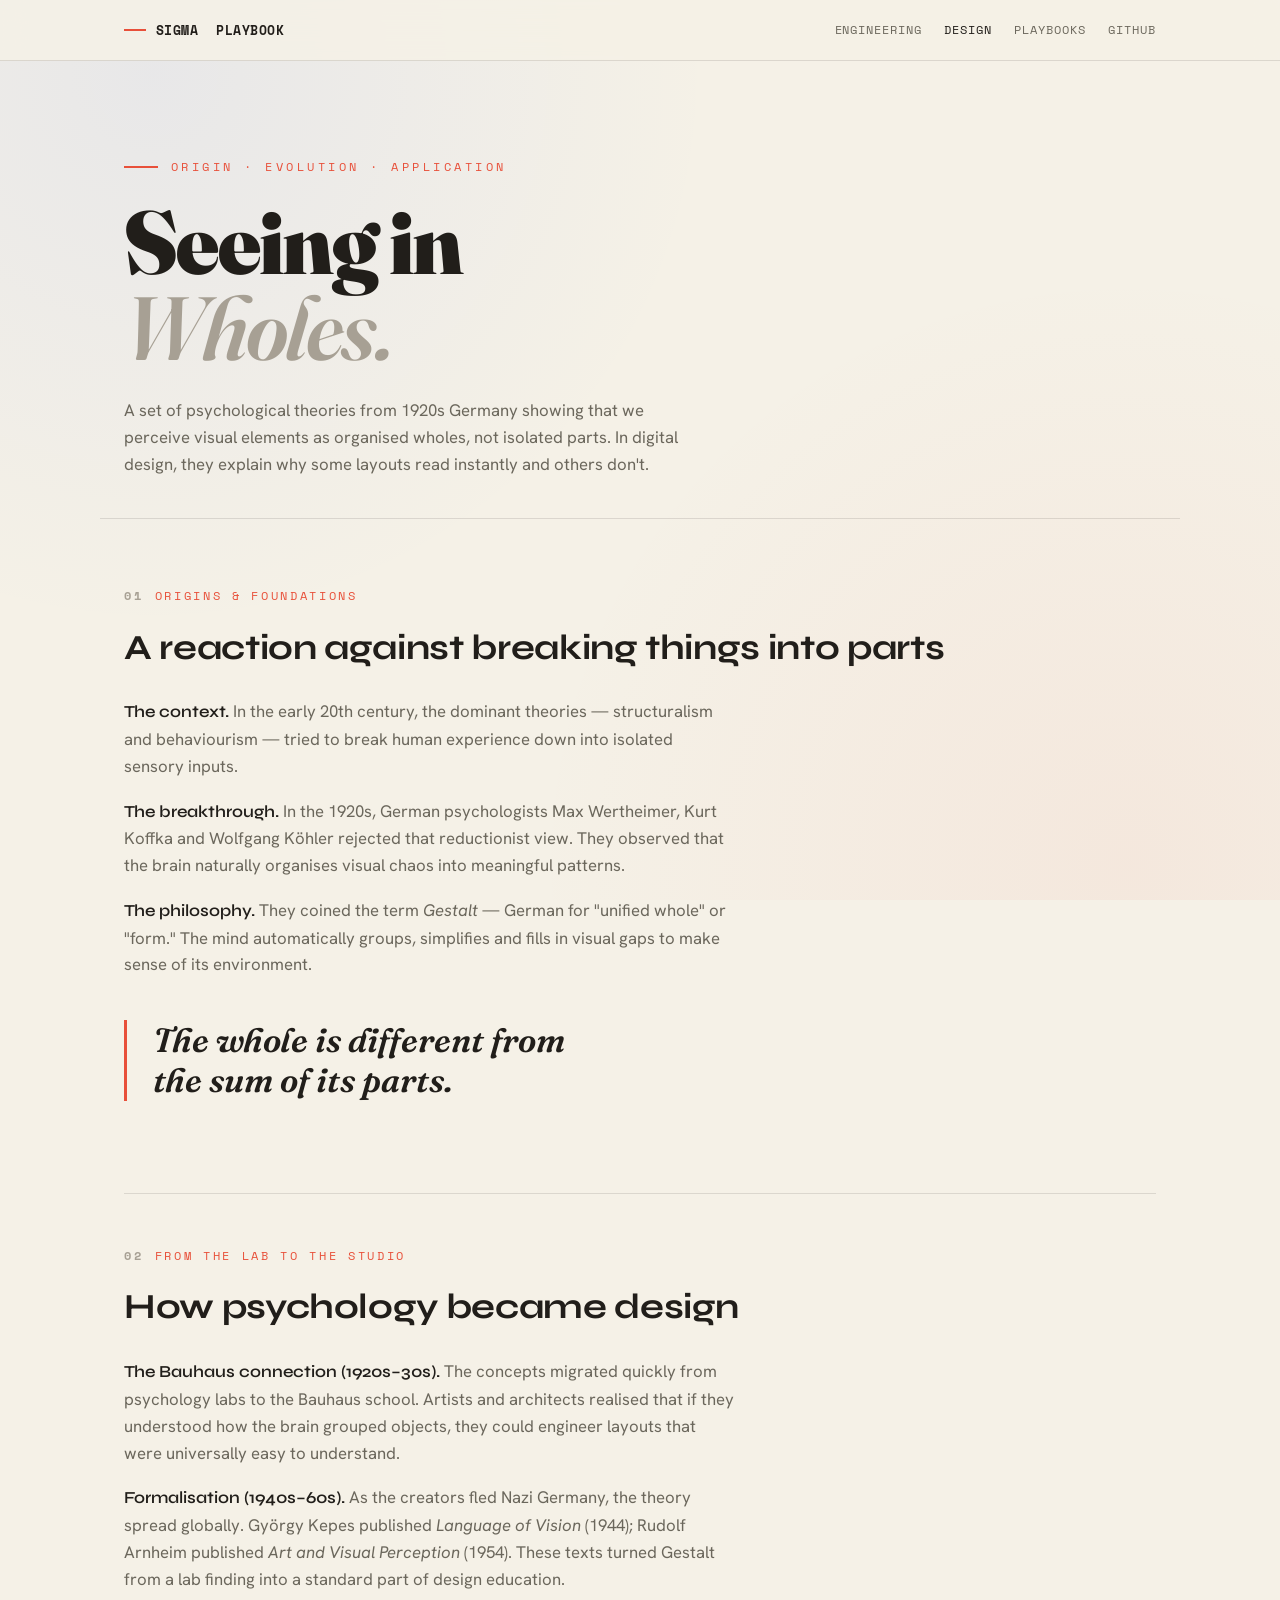
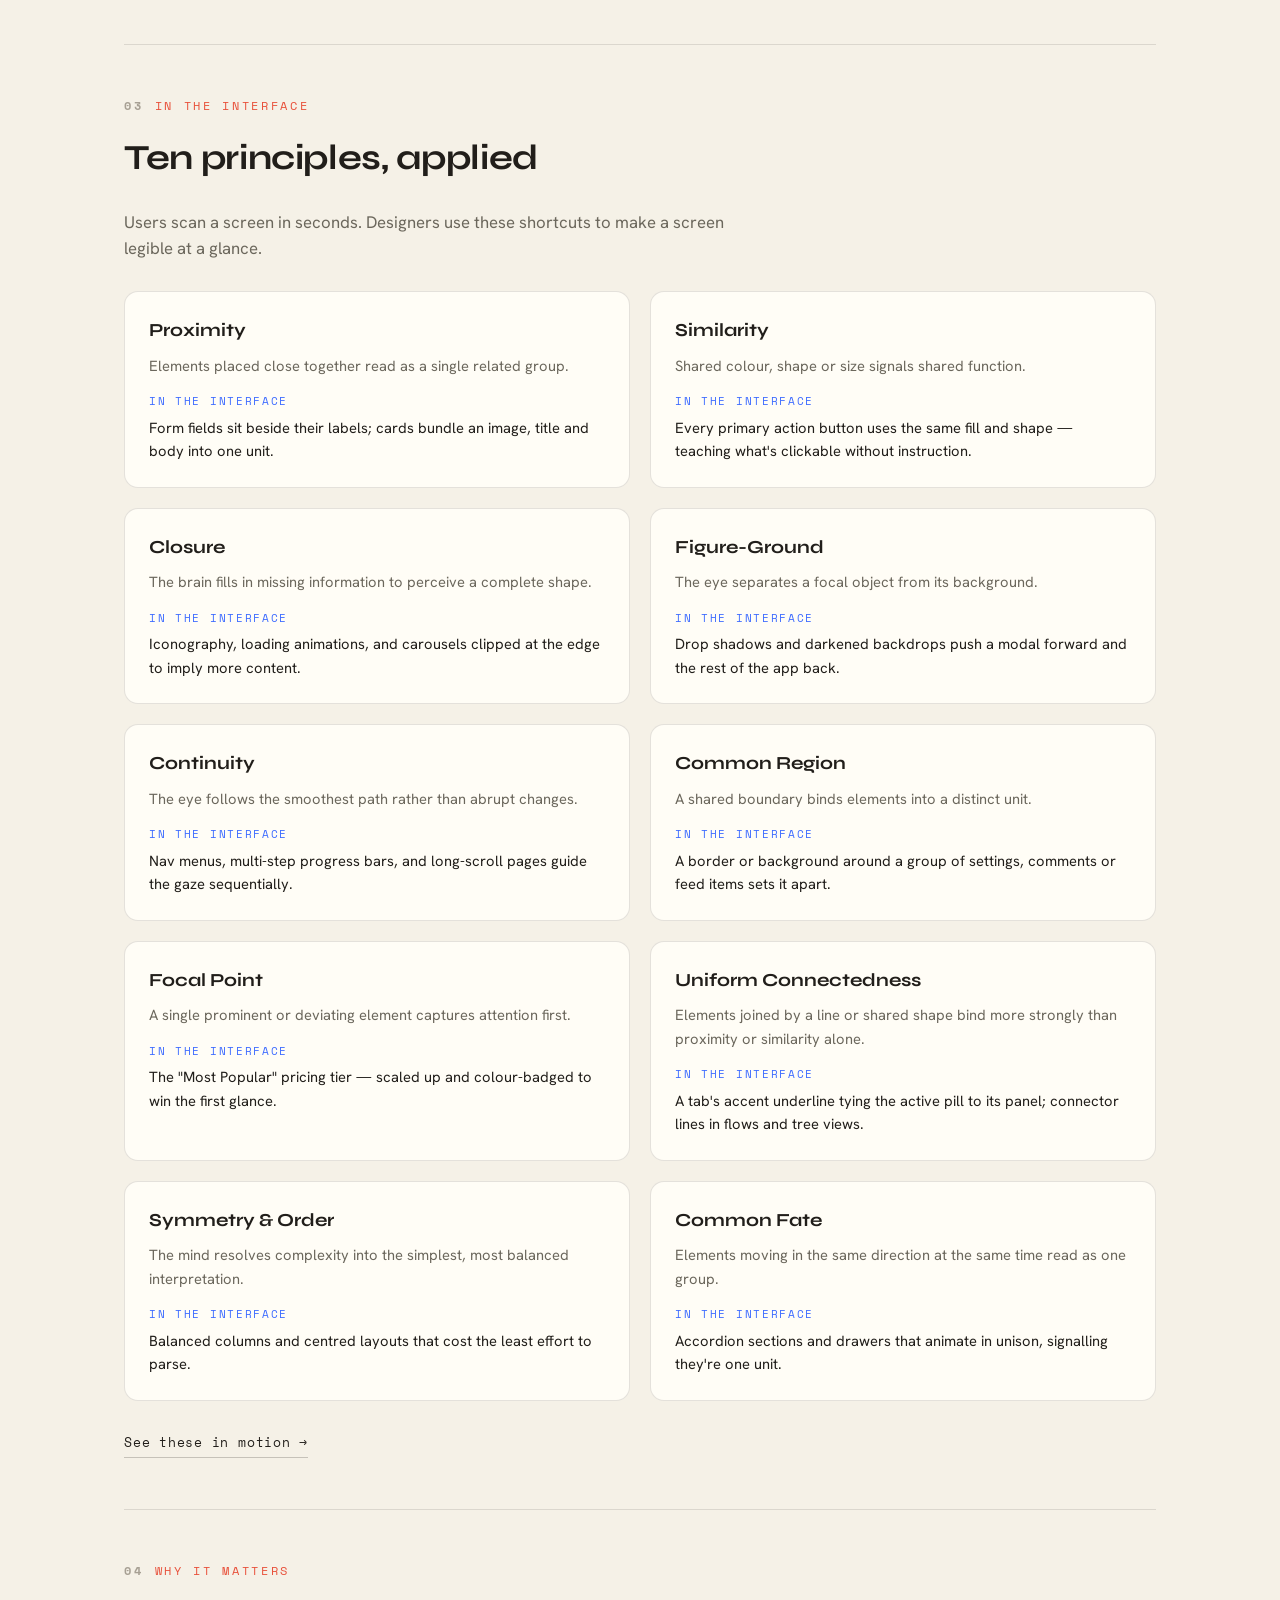
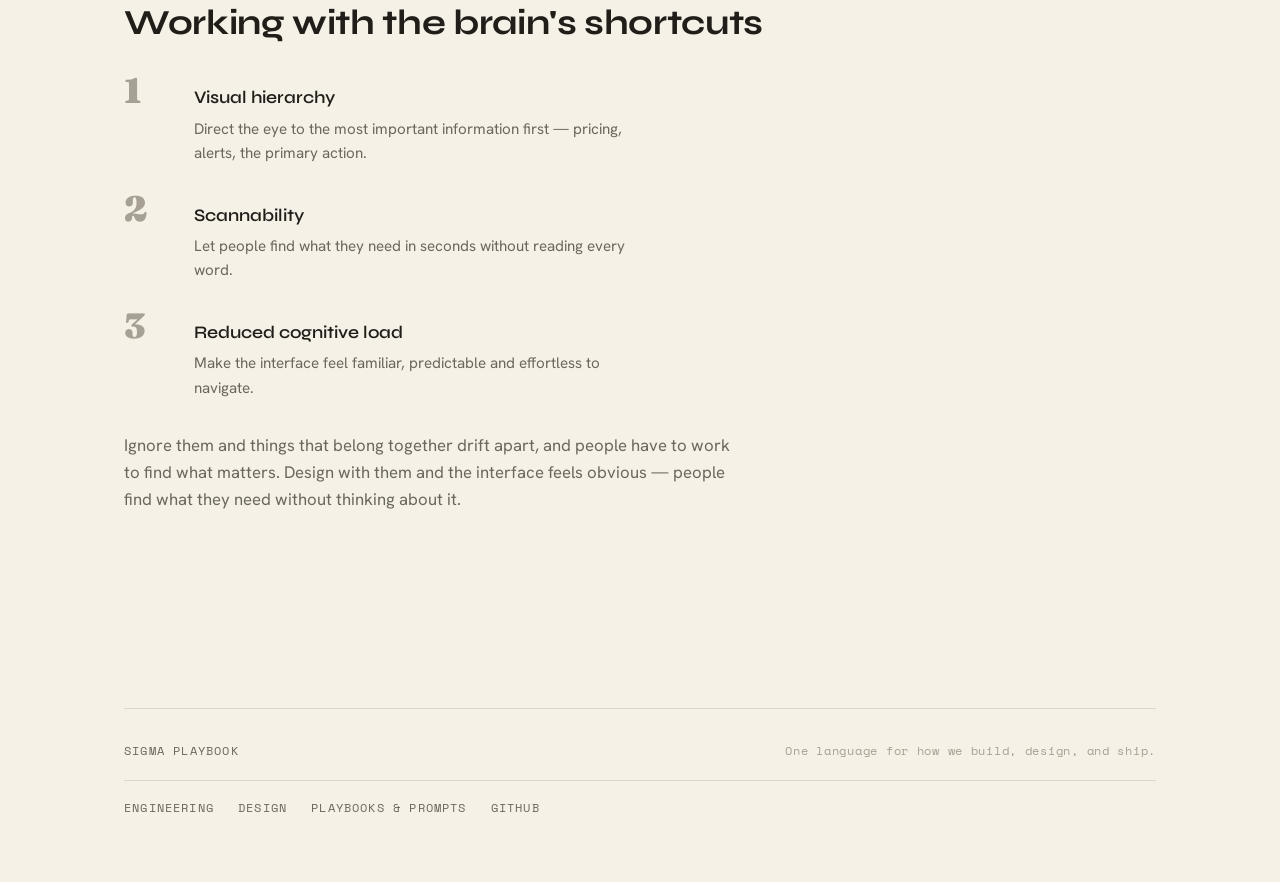
==== commit 74b5b752: "docs: authentic-voice pass on design foundations; strip corporate-isms Brought the design foundation" ====
--- a/docs/design/gestalt-overview.html
+++ b/docs/design/gestalt-overview.html
@@ -102,13 +102,13 @@
 <header>
   <div class="eyebrow">Origin · Evolution · Application</div>
   <h1>Seeing in<br><em>Wholes.</em></h1>
-  <p class="intro">A set of psychological theories from 1920s Germany showing that we perceive visual elements as organised wholes, not isolated parts. In digital design, they are the blueprint for interfaces that feel intuitive.</p>
+  <p class="intro">A set of psychological theories from 1920s Germany showing that we perceive visual elements as organised wholes, not isolated parts. In digital design, they explain why some layouts read instantly and others don't.</p>
 </header>
 
 <main>
   <section class="section">
     <div class="kicker" data-n="01">Origins &amp; Foundations</div>
-    <h2>A rebellion against the parts</h2>
+    <h2>A reaction against breaking things into parts</h2>
     <div class="prose">
       <p><span class="lead-in">The context.</span> In the early 20th century, the dominant theories — structuralism and behaviourism — tried to break human experience down into isolated sensory inputs.</p>
       <p><span class="lead-in">The breakthrough.</span> In the 1920s, German psychologists Max Wertheimer, Kurt Koffka and Wolfgang Köhler rejected that reductionist view. They observed that the brain naturally organises visual chaos into meaningful patterns.</p>
@@ -122,14 +122,14 @@
     <h2>How psychology became design</h2>
     <div class="prose">
       <p><span class="lead-in">The Bauhaus connection (1920s–30s).</span> The concepts migrated quickly from psychology labs to the Bauhaus school. Artists and architects realised that if they understood how the brain grouped objects, they could engineer layouts that were universally easy to understand.</p>
-      <p><span class="lead-in">Formalisation (1940s–60s).</span> As the creators fled Nazi Germany, the theory spread globally. György Kepes published <em>Language of Vision</em> (1944); Rudolf Arnheim published <em>Art and Visual Perception</em> (1954). These texts turned Gestalt from a psychological curiosity into the bedrock of design education.</p>
+      <p><span class="lead-in">Formalisation (1940s–60s).</span> As the creators fled Nazi Germany, the theory spread globally. György Kepes published <em>Language of Vision</em> (1944); Rudolf Arnheim published <em>Art and Visual Perception</em> (1954). These texts turned Gestalt from a lab finding into a standard part of design education.</p>
     </div>
   </section>
 
   <section class="section">
     <div class="kicker" data-n="03">In the Interface</div>
     <h2>Ten principles, applied</h2>
-    <div class="prose"><p>Users scan a screen in seconds. Designers lean on these cognitive shortcuts to make an interface immediately legible.</p></div>
+    <div class="prose"><p>Users scan a screen in seconds. Designers use these shortcuts to make a screen legible at a glance.</p></div>
     <div class="cardgrid">
       <div class="pcard"><h3>Proximity</h3><p class="concept">Elements placed close together read as a single related group.</p><span class="applabel">In the interface</span><p class="app">Form fields sit beside their labels; cards bundle an image, title and body into one unit.</p></div>
       <div class="pcard"><h3>Similarity</h3><p class="concept">Shared colour, shape or size signals shared function.</p><span class="applabel">In the interface</span><p class="app">Every primary action button uses the same fill and shape — teaching what's clickable without instruction.</p></div>
@@ -147,13 +147,13 @@
 
   <section class="section">
     <div class="kicker" data-n="04">Why It Matters</div>
-    <h2>Aligning with the brain's shortcuts</h2>
+    <h2>Working with the brain's shortcuts</h2>
     <div class="goals">
       <div class="goal"><div class="n">1</div><div><h3>Visual hierarchy</h3><p>Direct the eye to the most important information first — pricing, alerts, the primary action.</p></div></div>
       <div class="goal"><div class="n">2</div><div><h3>Scannability</h3><p>Let people find what they need in seconds without reading every word.</p></div></div>
       <div class="goal"><div class="n">3</div><div><h3>Reduced cognitive load</h3><p>Make the interface feel familiar, predictable and effortless to navigate.</p></div></div>
     </div>
-    <div class="prose" style="margin-top:2rem;"><p>Design without these principles produces visual friction, high cognitive load and frustration. Designing with them is what makes a product feel quietly inevitable.</p></div>
+    <div class="prose" style="margin-top:2rem;"><p>Ignore them and things that belong together drift apart, and people have to work to find what matters. Design with them and the interface feels obvious — people find what they need without thinking about it.</p></div>
   </section>
 </main>
 
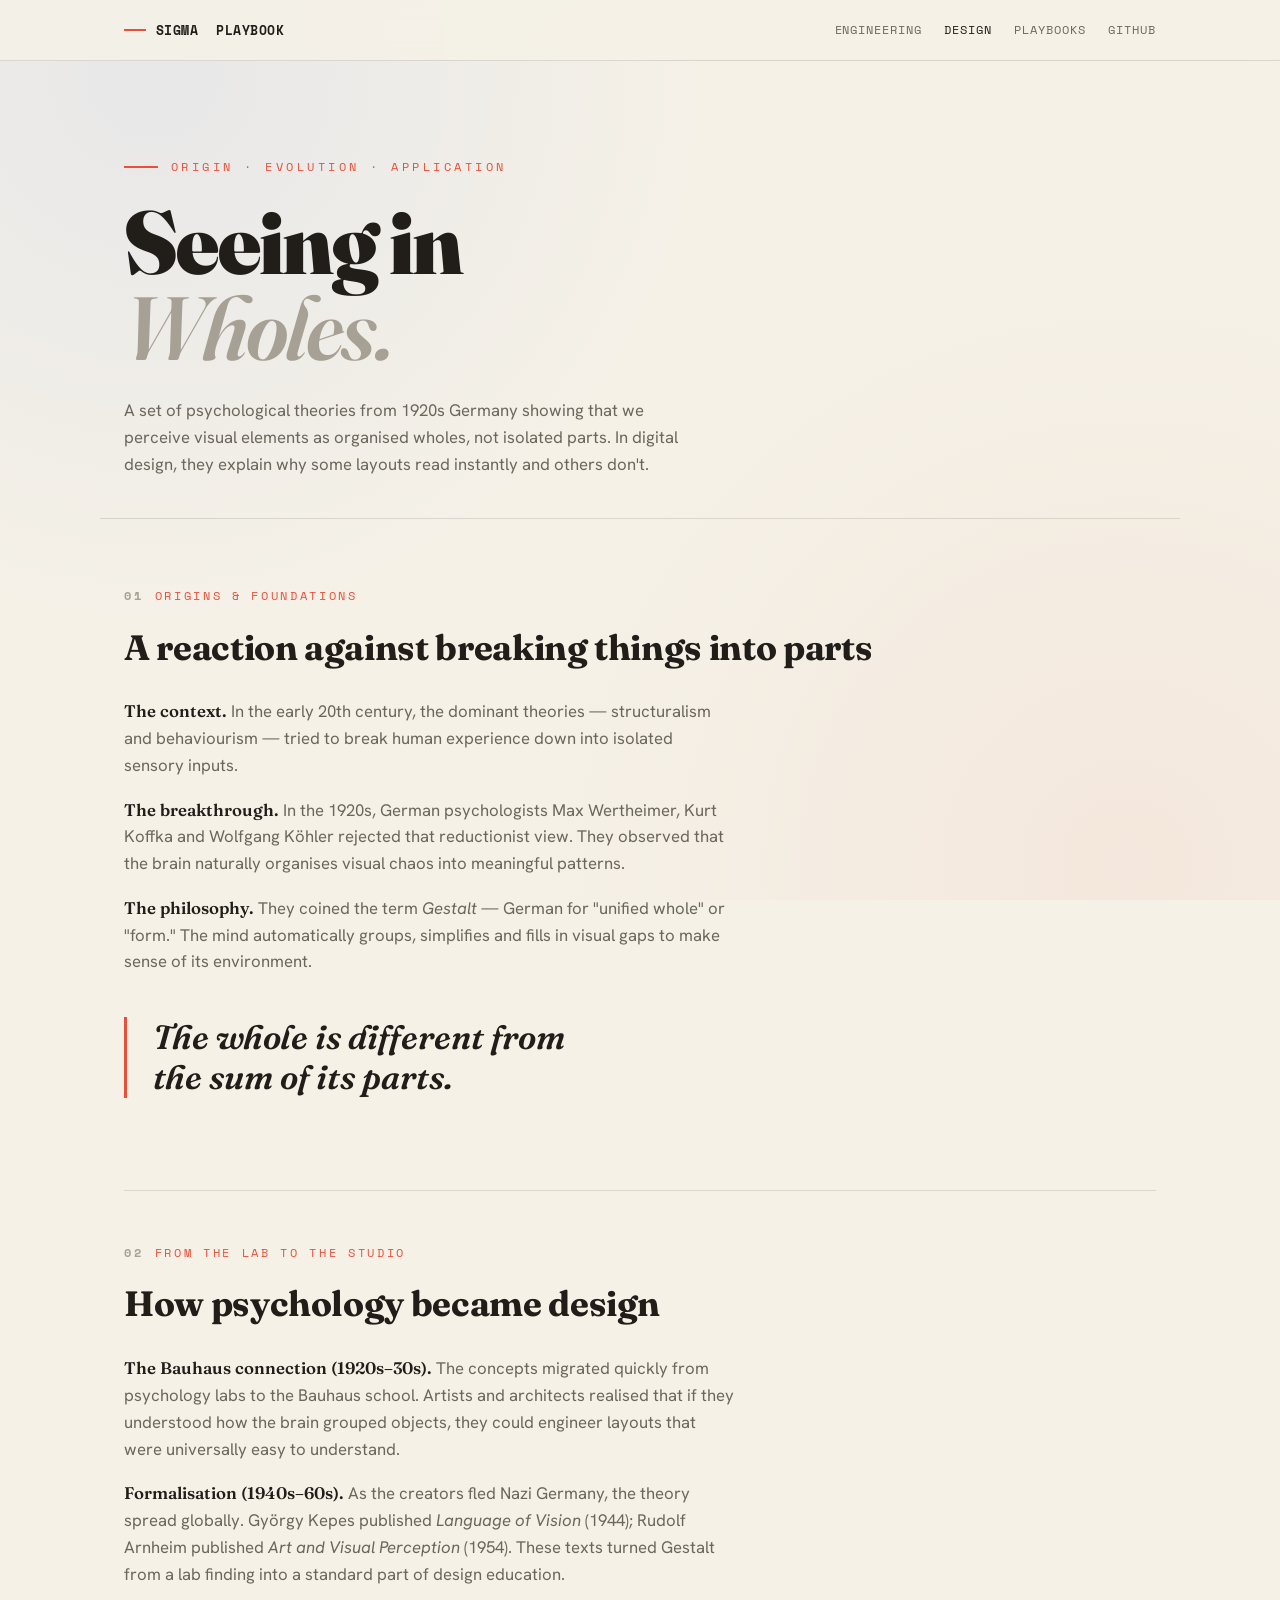
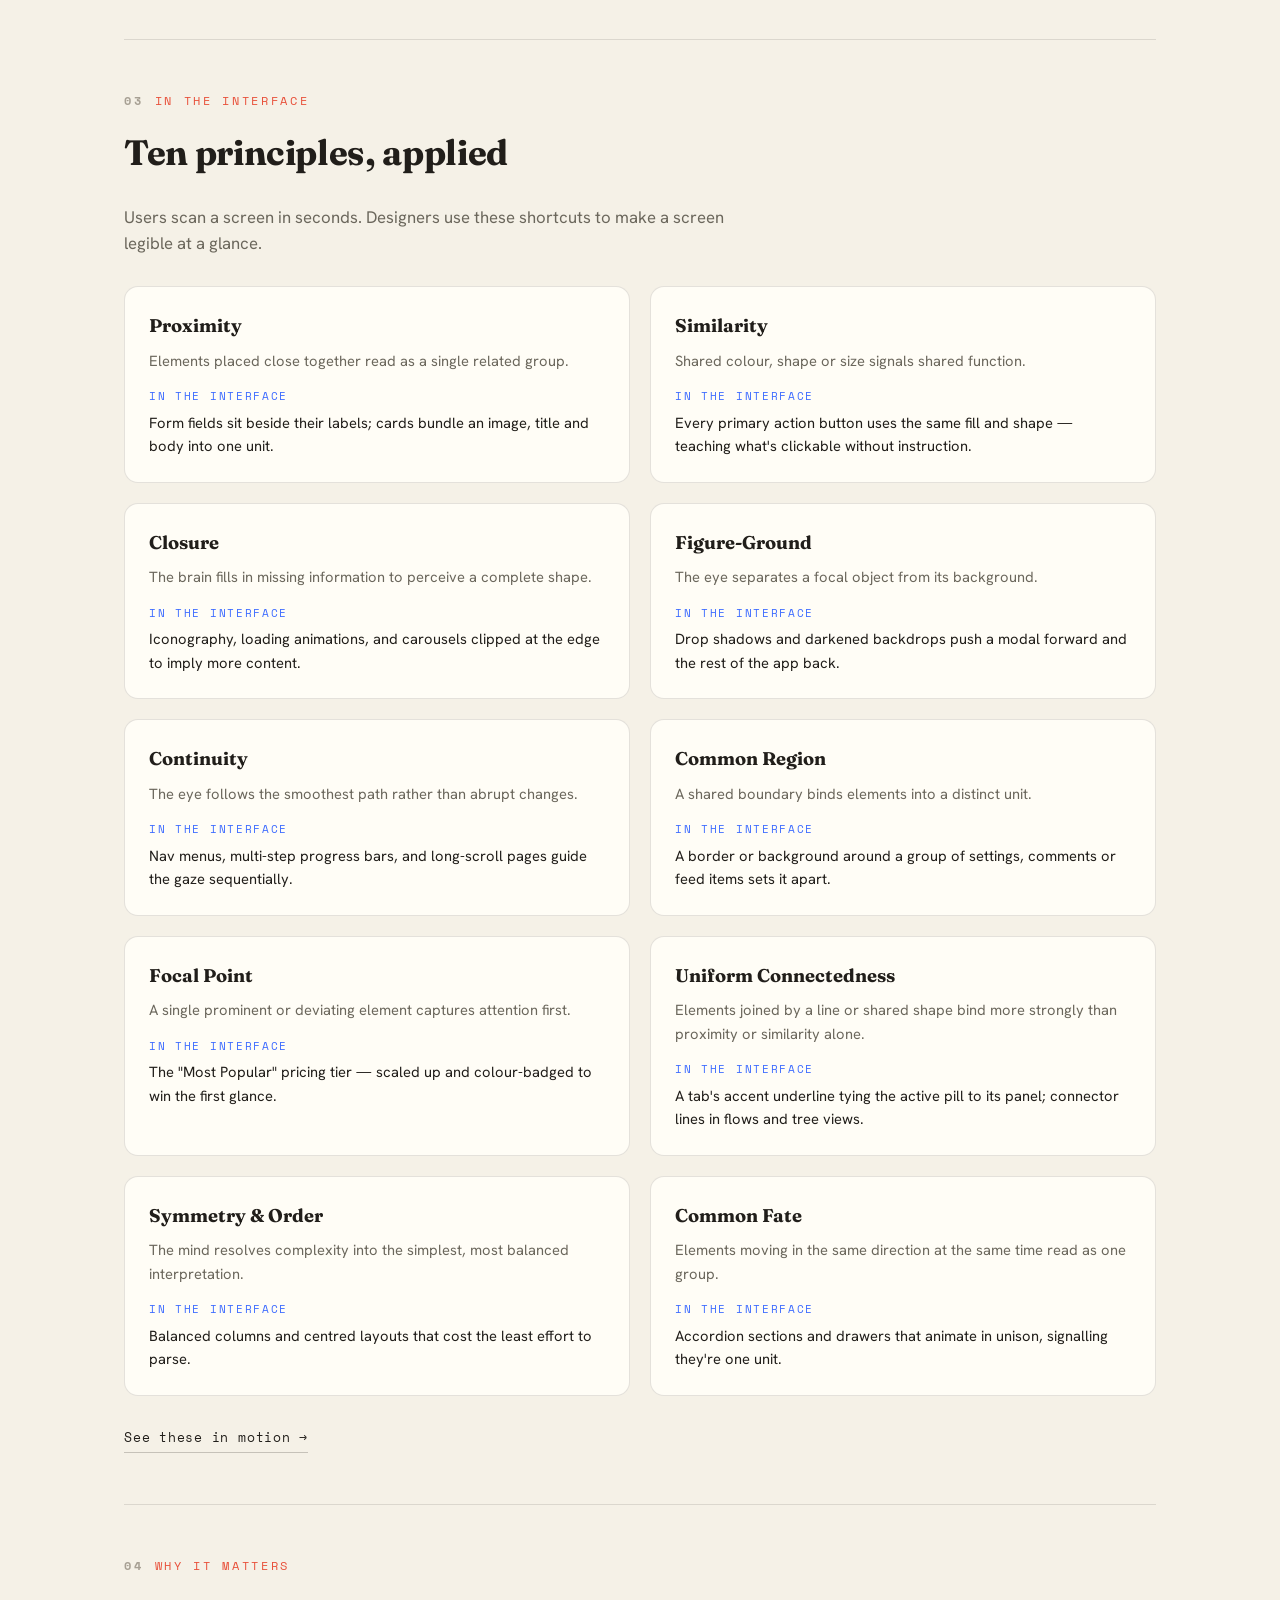
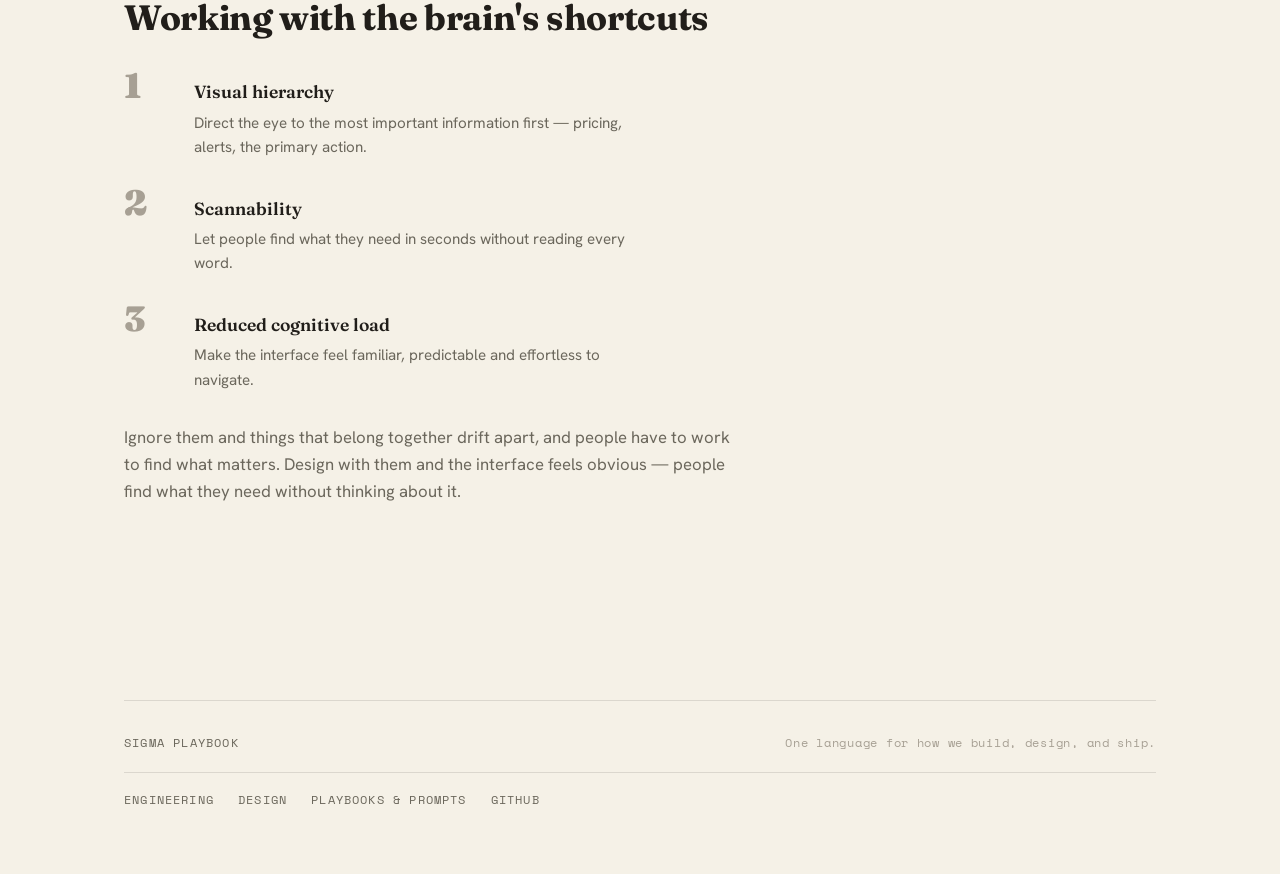
==== commit c2f68e33: "feat(site): Fraunces headings, consistent doc eyebrows, even principle cards - Replace the Syne head" ====
--- a/docs/design/gestalt-overview.html
+++ b/docs/design/gestalt-overview.html
@@ -6,7 +6,7 @@
 <title>Gestalt — Seeing in Wholes</title>
 <link rel="preconnect" href="https://fonts.googleapis.com">
 <link rel="preconnect" href="https://fonts.gstatic.com" crossorigin>
-<link href="https://fonts.googleapis.com/css2?family=Fraunces:ital,opsz,wght@0,9..144,600;0,9..144,900;1,9..144,600&family=Syne:wght@600;700&family=Hanken+Grotesk:wght@400;500;600&family=Space+Mono:wght@400;700&display=swap" rel="stylesheet">
+<link href="https://fonts.googleapis.com/css2?family=Fraunces:ital,opsz,wght@0,9..144,600;0,9..144,700;0,9..144,900;1,9..144,600&family=Hanken+Grotesk:wght@400;500;600&family=Space+Mono:wght@400;700&display=swap" rel="stylesheet">
 <link rel="stylesheet" href="chrome.css">
 <style>
   :root{
@@ -45,18 +45,18 @@
   .section:first-child{ border-top:none; }
   .kicker{ font-family:"Space Mono",monospace; font-size:.76rem; letter-spacing:.22em; text-transform:uppercase; color:var(--red); display:flex; align-items:center; gap:.7rem; margin-bottom:.9rem; }
   .kicker::before{ content:attr(data-n); color:var(--ink-faint); font-weight:700; }
-  .section h2{ font-family:"Syne",sans-serif; font-weight:700; font-size:clamp(1.6rem,3.4vw,2.2rem); letter-spacing:-.01em; margin:0 0 1.4rem; }
+  .section h2{ font-family:"Fraunces",sans-serif; font-weight:700; font-size:clamp(1.6rem,3.4vw,2.2rem); letter-spacing:-.01em; margin:0 0 1.4rem; }
   .prose{ max-width:68ch; }
   .prose p{ margin:0 0 1.1rem; color:var(--ink-dim); font-size:1.05rem; }
   .prose p:last-child{ margin-bottom:0; }
-  .lead-in{ font-family:"Syne",sans-serif; font-weight:600; color:var(--ink); }
+  .lead-in{ font-family:"Fraunces",sans-serif; font-weight:600; color:var(--ink); }
 
   blockquote{ margin:2.6rem 0; padding-left:1.6rem; border-left:3px solid var(--red); font-family:"Fraunces",serif; font-style:italic; font-weight:600; font-size:clamp(1.5rem,3.5vw,2.1rem); line-height:1.2; color:var(--ink); max-width:22ch; }
 
   .cardgrid{ display:grid; grid-template-columns:repeat(2,1fr); gap:1.25rem; margin-top:1.8rem; }
   .pcard{ background:var(--surface); border:1px solid var(--line); border-radius:14px; padding:1.5rem; transition:border-color .3s ease; }
   .pcard:hover{ border-color:var(--line-2); }
-  .pcard h3{ font-family:"Syne",sans-serif; font-weight:700; font-size:1.15rem; margin:0 0 .5rem; }
+  .pcard h3{ font-family:"Fraunces",sans-serif; font-weight:700; font-size:1.15rem; margin:0 0 .5rem; }
   .pcard .concept{ color:var(--ink-dim); font-size:.92rem; margin:0 0 1rem; }
   .applabel{ font-family:"Space Mono",monospace; font-size:.66rem; letter-spacing:.16em; text-transform:uppercase; color:var(--blue); display:block; margin-bottom:.35rem; }
   .pcard .app{ font-size:.92rem; color:var(--ink); margin:0; }
@@ -67,7 +67,7 @@
   .goals{ display:grid; gap:1.6rem; margin-top:.5rem; max-width:60ch; }
   .goal{ display:flex; gap:1.3rem; align-items:baseline; }
   .goal .n{ font-family:"Fraunces",serif; font-weight:900; font-size:2.2rem; color:var(--ink-faint); line-height:1; min-width:1.4em; }
-  .goal h3{ font-family:"Syne",sans-serif; font-weight:600; font-size:1.1rem; margin:0 0 .25rem; }
+  .goal h3{ font-family:"Fraunces",sans-serif; font-weight:600; font-size:1.1rem; margin:0 0 .25rem; }
   .goal p{ margin:0; color:var(--ink-dim); font-size:.95rem; }
 
   footer{ max-width:1080px; margin:0 auto; padding:0 1.5rem 5rem; }
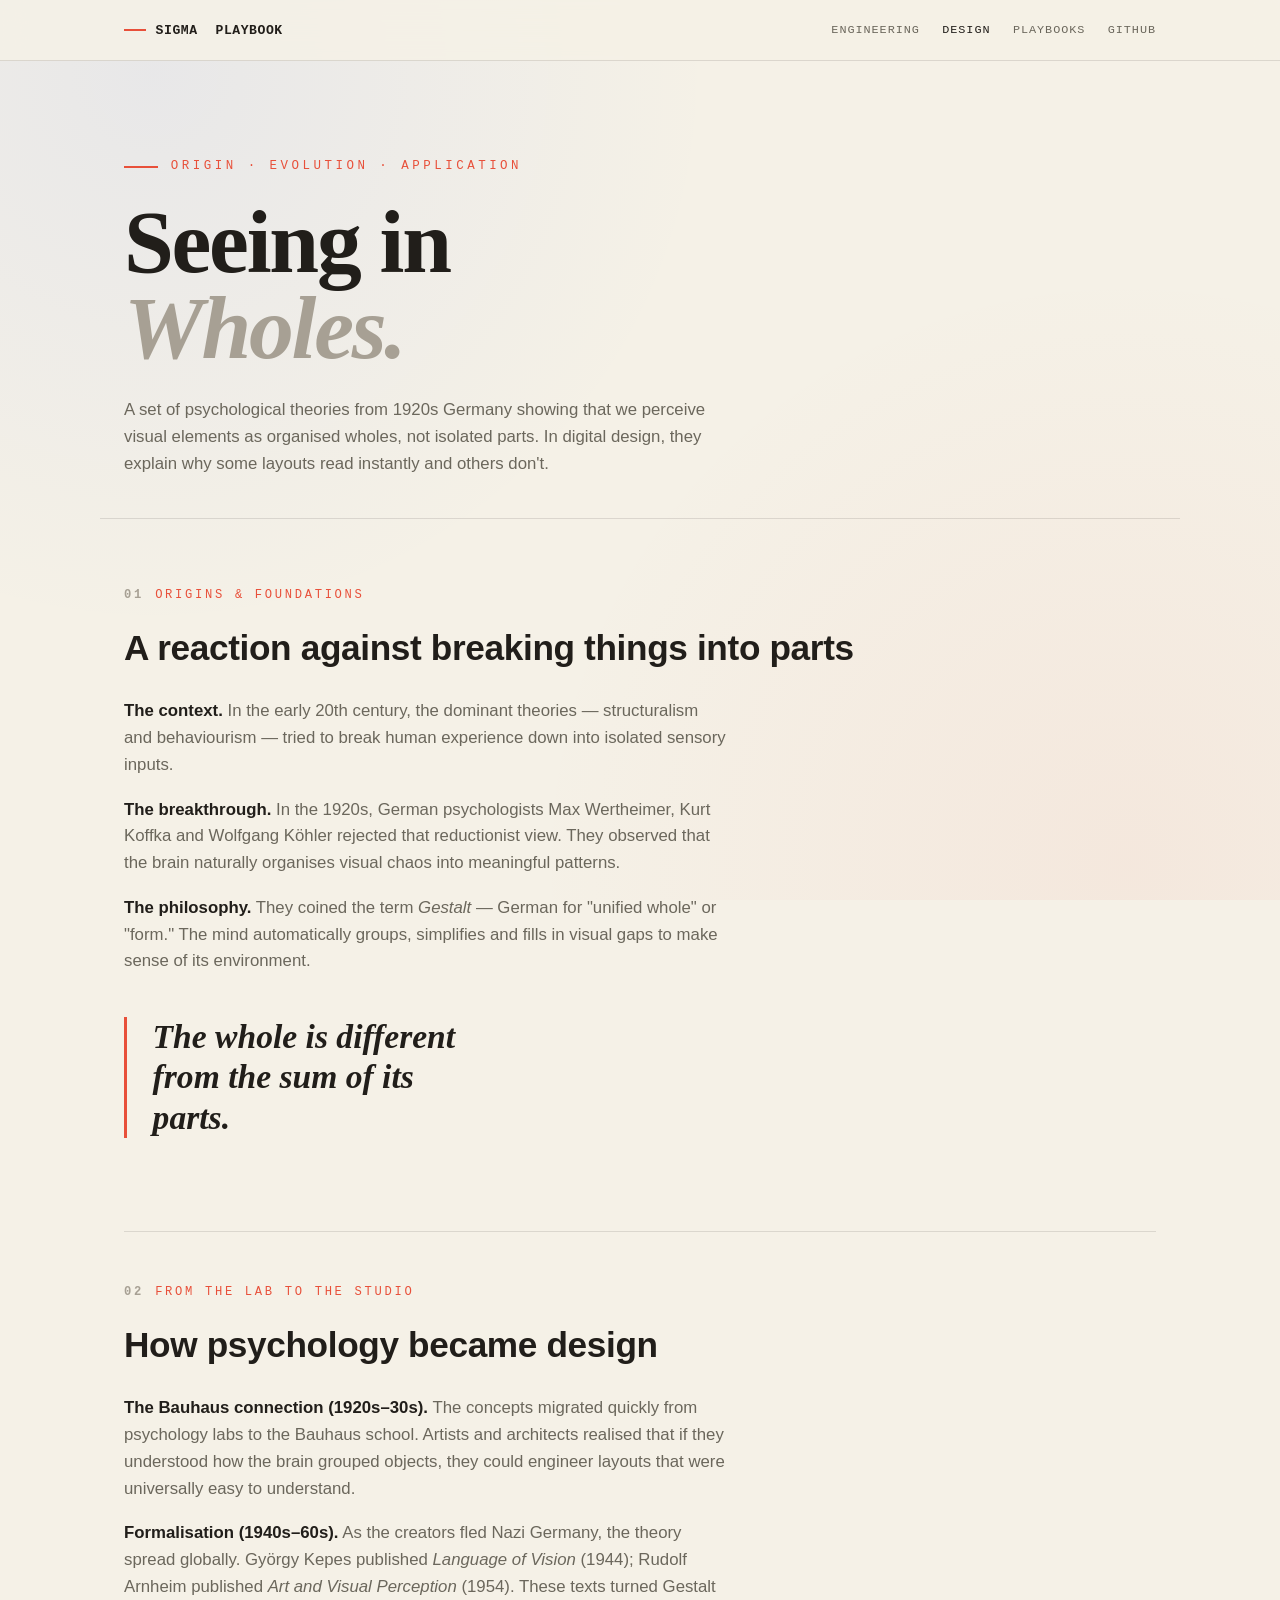
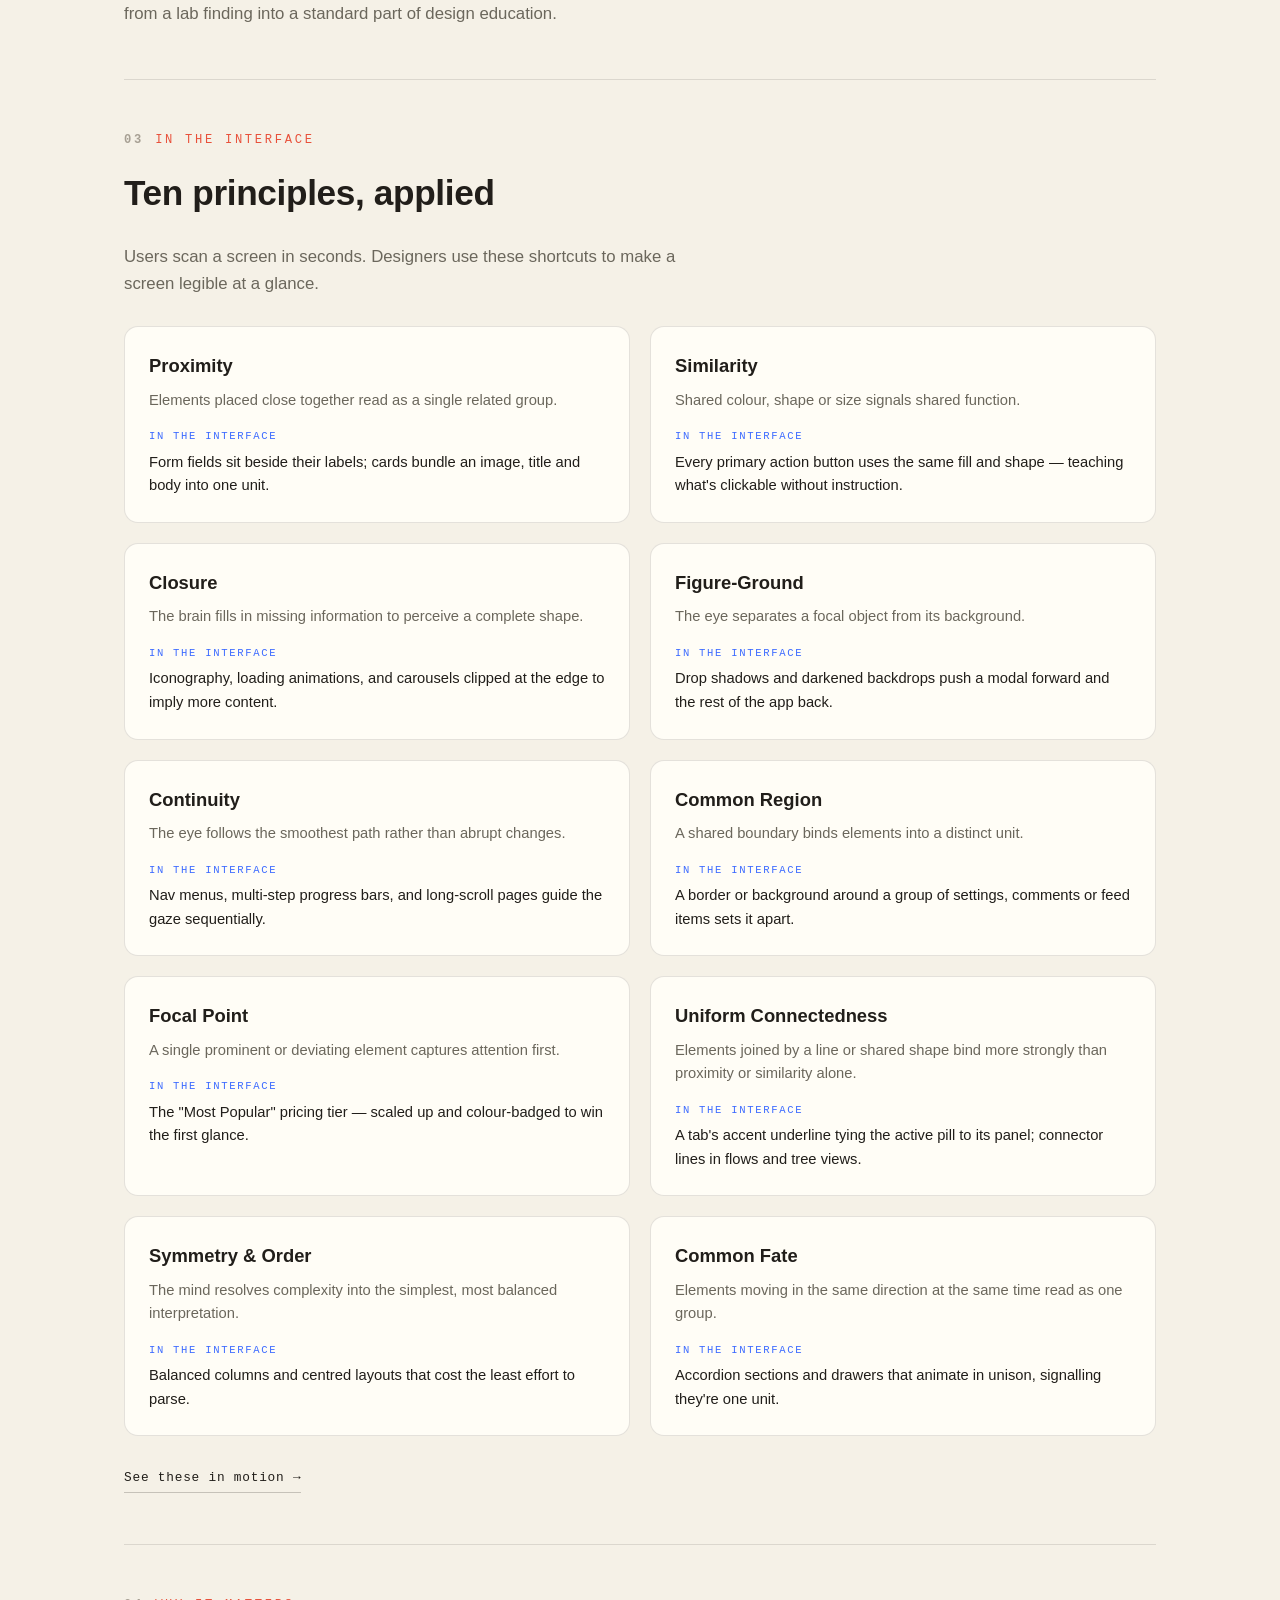
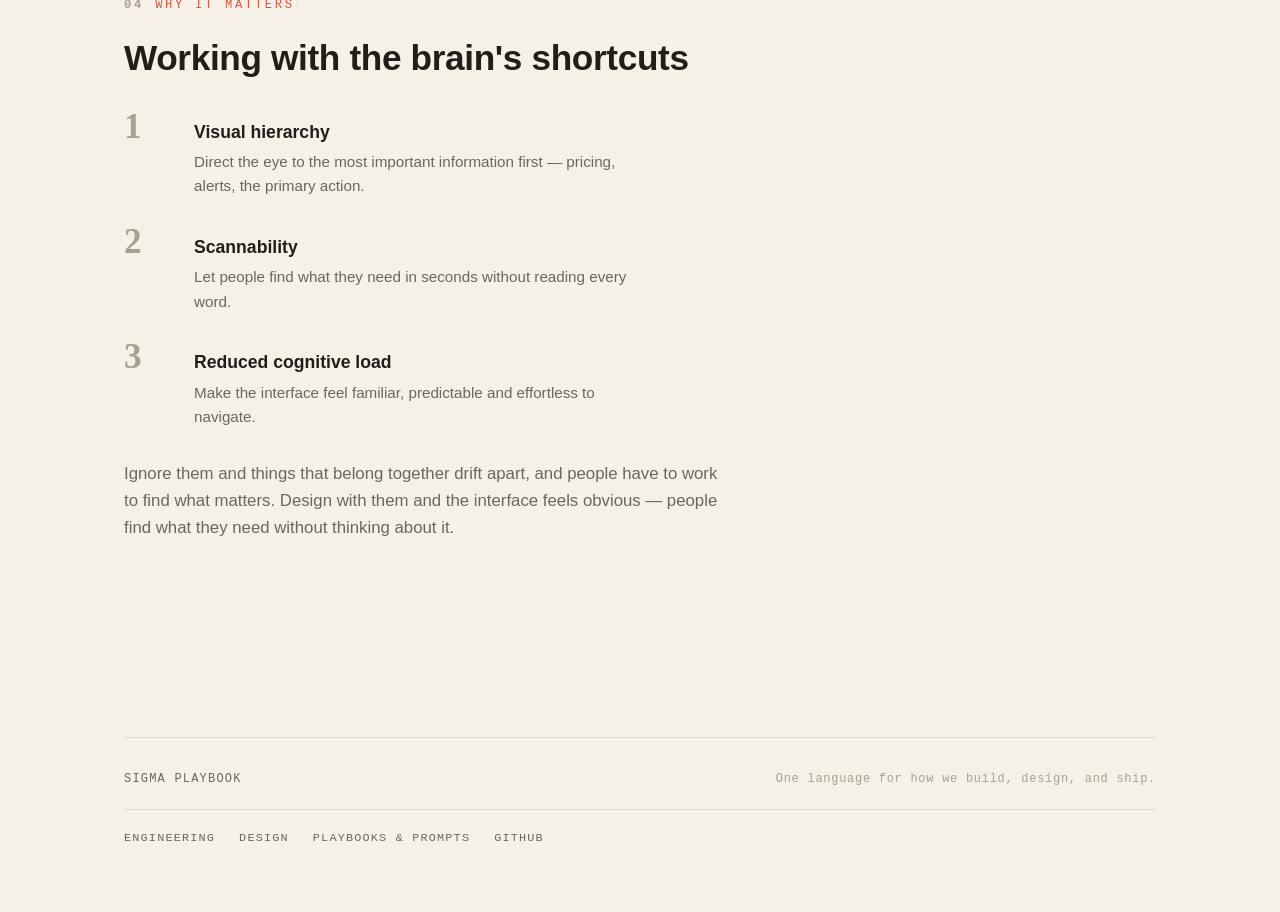
==== commit 33b9dab6: "fix(security): add CSP to the standalone design pages Completes the CSP coverage started in #58. The" ====
--- a/docs/design/gestalt-overview.html
+++ b/docs/design/gestalt-overview.html
@@ -2,6 +2,7 @@
 <html lang="en">
 <head>
 <meta charset="UTF-8">
+<meta http-equiv="Content-Security-Policy" content="default-src 'self'; script-src 'self' 'unsafe-inline'; style-src 'self' 'unsafe-inline' https://fonts.googleapis.com; font-src 'self' https://fonts.gstatic.com; img-src 'self' data:; connect-src 'self'; object-src 'none'; frame-src 'none'; base-uri 'self'; form-action 'none'; upgrade-insecure-requests">
 <meta name="viewport" content="width=device-width, initial-scale=1.0">
 <title>Gestalt — Seeing in Wholes</title>
 <link rel="preconnect" href="https://fonts.googleapis.com">
